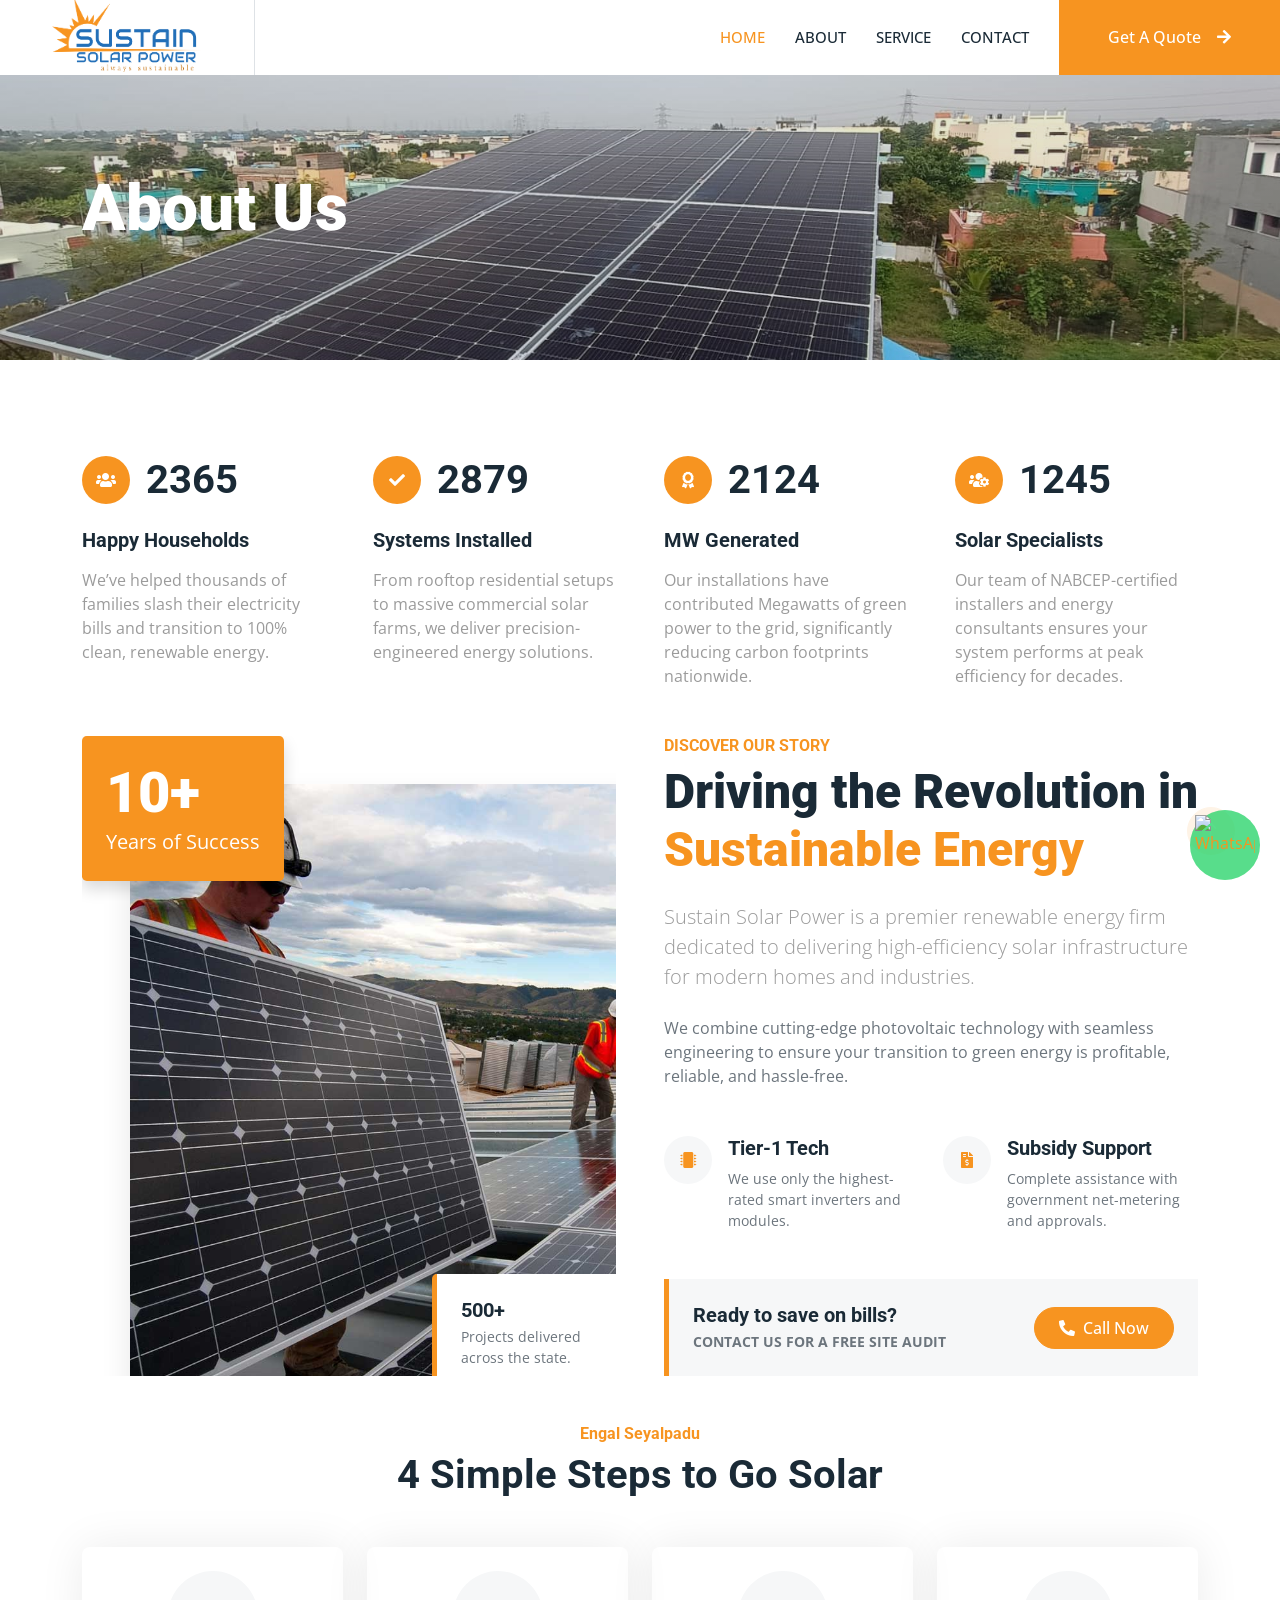
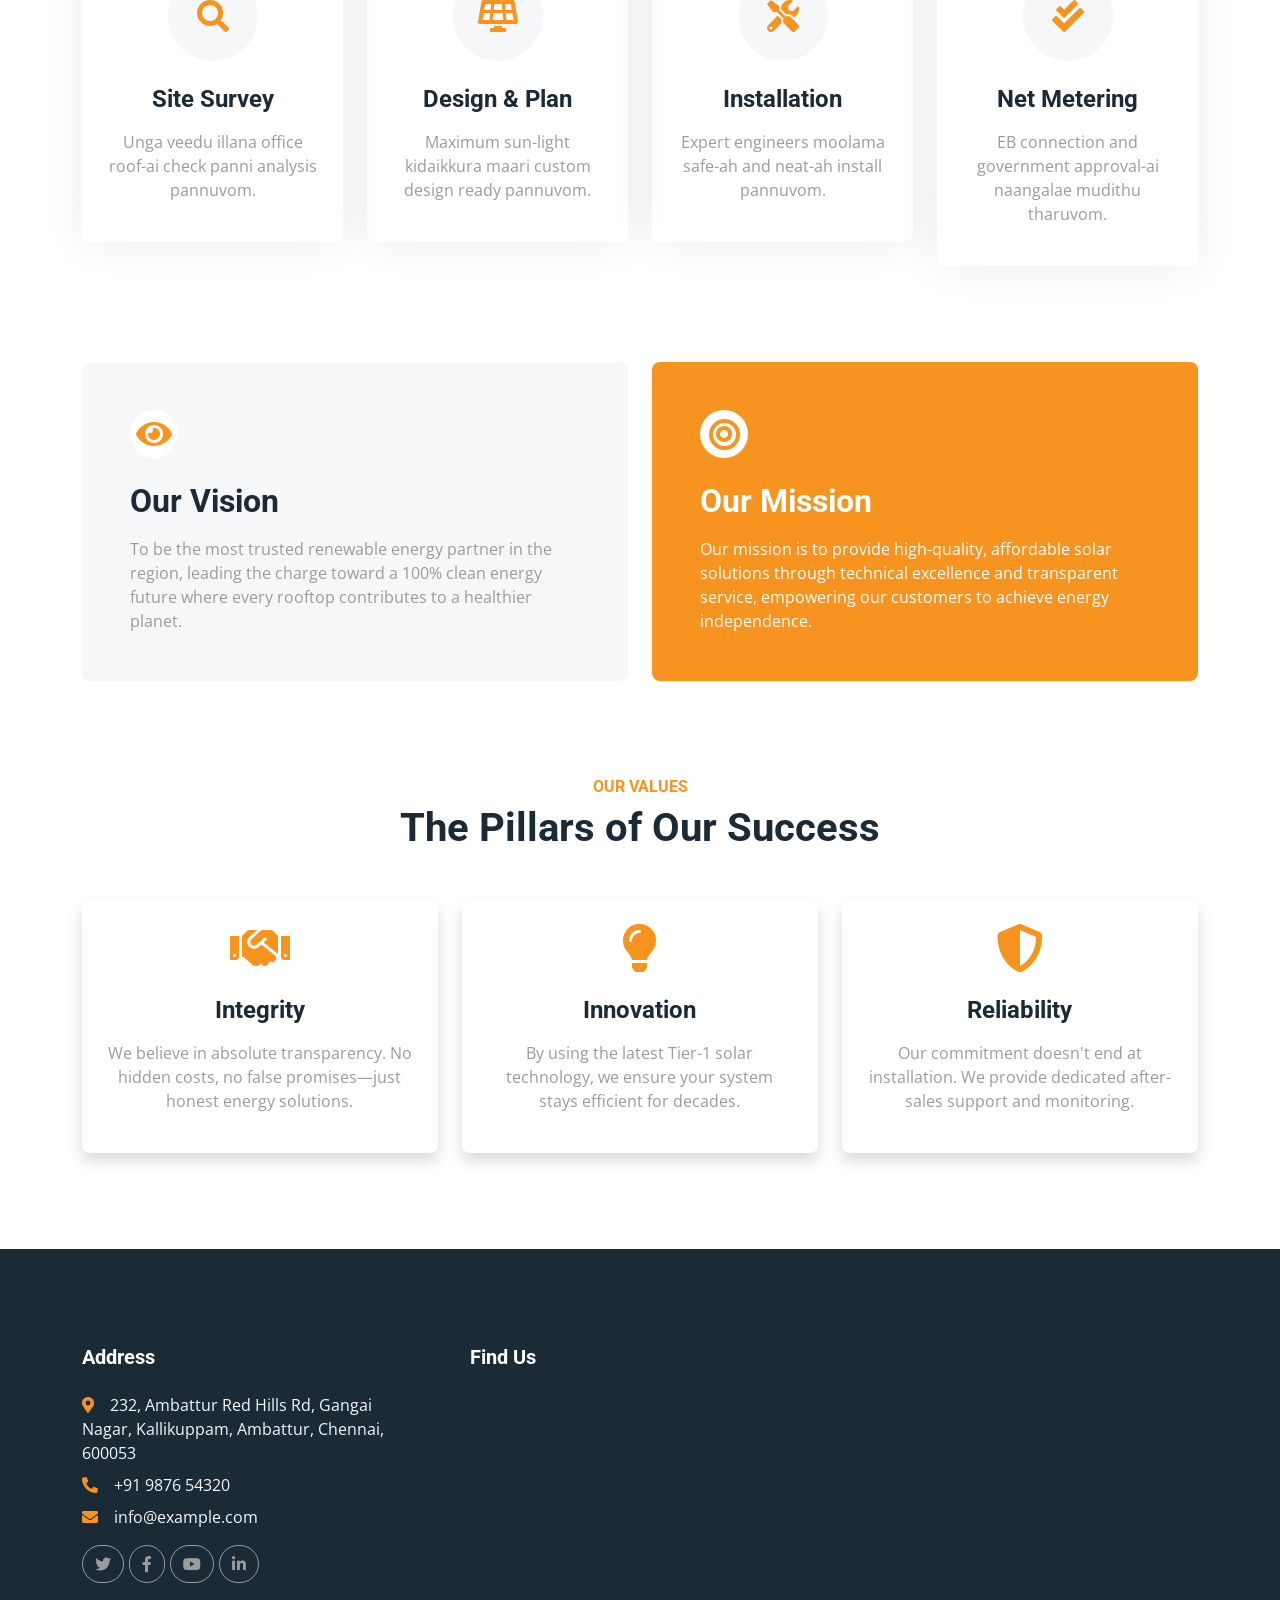
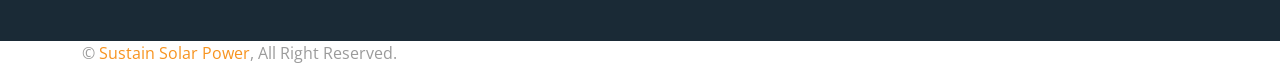
==== about.html @ e17c1134 "1 1" ====
<!DOCTYPE html>
<html lang="en">

<head>
    <meta charset="utf-8">
    <title>Sustain Solar Power</title>
    <meta content="width=device-width, initial-scale=1.0" name="viewport">
    <meta content="" name="keywords">
    <meta content="" name="description">

    <!-- Favicon -->
    <!--  <link href="img/favicon.ico" rel="icon"> -->
    <link href="img/logo.png" rel="icon">
    <!-- Google Web Fonts -->
    <link rel="preconnect" href="https://fonts.googleapis.com">
    <link rel="preconnect" href="https://fonts.gstatic.com" crossorigin>
    <link href="https://fonts.googleapis.com/css2?family=Open+Sans:wght@400;500&family=Roboto:wght@500;700;900&display=swap" rel="stylesheet">

    <!-- Icon Font Stylesheet -->
    <link href="https://cdnjs.cloudflare.com/ajax/libs/font-awesome/5.10.0/css/all.min.css" rel="stylesheet">
    <link href="https://cdn.jsdelivr.net/npm/bootstrap-icons@1.4.1/font/bootstrap-icons.css" rel="stylesheet">

    <!-- Libraries Stylesheet -->
    <link href="lib/animate/animate.min.css" rel="stylesheet">
    <link href="lib/owlcarousel/assets/owl.carousel.min.css" rel="stylesheet">
    <link href="lib/lightbox/css/lightbox.min.css" rel="stylesheet">

    <!-- Customized Bootstrap Stylesheet -->
    <link href="css/bootstrap.min.css" rel="stylesheet">

    <!-- Template Stylesheet -->
    <link href="css/style.css" rel="stylesheet">
</head>

<body>

    <!-- Spinner Start -->
    <!-- <div id="spinner" class="show bg-white position-fixed translate-middle w-100 vh-100 top-50 start-50 d-flex align-items-center justify-content-center">
        <div class="spinner-border text-primary" style="width: 3rem; height: 3rem;" role="status">
            <span class="sr-only">Loading...</span>
        </div>
    </div> -->
    <!-- Spinner End -->
    <!-- Spinner Start -->
    <div id="spinner"
         class="show bg-white position-fixed translate-middle w-100 vh-100 top-50 start-50 d-flex flex-column align-items-center justify-content-center">

        <img src="img/logo.png" alt="Loading" class="loader-logo">

    </div>
    <style>
        #spinner {
            z-index: 9999;
        }

            #spinner .loader-logo {
                width: 300px;
                animation: spinPulse 4.6s ease-in-out infinite;
            }

            /* Text without extra HTML */
            #spinner::after {
                content: "Loading...";
                margin-top: 12px;
                font-size: 14px;
                color: #6c757d;
                letter-spacing: 1px;
            }
    </style>
    <script>window.addEventListener("load", function () {
            const spinner = document.getElementById("spinner");
            spinner.classList.remove("show");
            spinner.style.opacity = "0";
            spinner.style.transition = "opacity .4s ease";

            setTimeout(() => {
                spinner.style.display = "none";
            }, 400);
        });</script>

    <!-- Spinner End -->
    <!-- Topbar Start -->
    <!-- <div class="container-fluid bg-dark p-0">
        <div class="row gx-0 d-none d-lg-flex">
            <div class="col-lg-7 px-5 text-start">
                <div class="h-100 d-inline-flex align-items-center me-4">
                    <small class="fa fa-map-marker-alt text-primary me-2"></small>
                    <small>123 Street, New York, USA</small>
                </div>
                <div class="h-100 d-inline-flex align-items-center">
                    <small class="far fa-clock text-primary me-2"></small>
                    <small>Mon - Fri : 09.00 AM - 09.00 PM</small>
                </div>
            </div>
            <div class="col-lg-5 px-5 text-end">
                <div class="h-100 d-inline-flex align-items-center me-4">
                    <small class="fa fa-phone-alt text-primary me-2"></small>
                    <small>+012 345 6789</small>
                </div>
                <div class="h-100 d-inline-flex align-items-center mx-n2">
                    <a class="btn btn-square btn-link rounded-0 border-0 border-end border-secondary" href=""><i class="fab fa-facebook-f"></i></a>
                    <a class="btn btn-square btn-link rounded-0 border-0 border-end border-secondary" href=""><i class="fab fa-twitter"></i></a>
                    <a class="btn btn-square btn-link rounded-0 border-0 border-end border-secondary" href=""><i class="fab fa-linkedin-in"></i></a>
                    <a class="btn btn-square btn-link rounded-0" href=""><i class="fab fa-instagram"></i></a>
                </div>
            </div>
        </div>
    </div> -->
    <!-- Topbar End -->
    <!-- Navbar Start -->
    <nav class="navbar navbar-expand-lg bg-white navbar-light sticky-top p-0">
        <!--  <a href="index.html" class="navbar-brand d-flex align-items-center border-end px-4 px-lg-5">
             <h2 class="m-0 text-primary">SusTain Solar</h2> -->
        </a>
        <a href="index.html" class="navbar-brand d-flex align-items-center border-end px-4 px-lg-5">
            <img src="img\logo.png" alt="SusTain Solar Logo" style="max-height: 80px;">
        </a>
        <button type="button" class="navbar-toggler me-4" data-bs-toggle="collapse" data-bs-target="#navbarCollapse">
            <span class="navbar-toggler-icon"></span>
        </button>
        <div class="collapse navbar-collapse" id="navbarCollapse">
            <div class="navbar-nav ms-auto p-4 p-lg-0">
                <a href="index.html" class="nav-item nav-link active">Home</a>
                <a href="about.html" class="nav-item nav-link">About</a>
                <a href="service.html" class="nav-item nav-link">Service</a>
                <!--<a href="project.html" class="nav-item nav-link">Project</a>-->
                <a href="contact.html" class="nav-item nav-link">Contact</a>
                <!--<div class="nav-item dropdown">
        <a href="#" class="nav-link dropdown-toggle" data-bs-toggle="dropdown">Pages</a>
        <div class="dropdown-menu bg-light m-0">
            <a href="feature.html" class="dropdown-item">Feature</a>
            <a href="quote.html" class="dropdown-item">Free Quote</a>
            <a href="team.html" class="dropdown-item">Our Team</a>
            <a href="testimonial.html" class="dropdown-item">Testimonial</a>
            <a href="404.html" class="dropdown-item">404 Page</a>
        </div>
    </div>-->
                <!--<a href="#FAQ1" class="nav-item nav-link">FAQ</a>
    <a href="#contactus" class="nav-item nav-link">Contact</a>


    <a href="#EBBILL" class="nav-item nav-link">EB Bill Calculator</a>-->


            </div>
            <a href="#solarFormm" class="btn btn-primary rounded-0 py-4 px-lg-5 d-none d-lg-block">Get A Quote<i class="fa fa-arrow-right ms-3"></i></a>
        </div>
    </nav>
    <!-- Navbar End -->
    <!-- Page Header Start -->
    <div class="container-fluid page-header py-5 mb-5">
        <div class="container py-5">
            <h1 class="display-3 text-white mb-3 animated slideInDown">About Us</h1>
            <!--<nav aria-label="breadcrumb animated slideInDown">
                <ol class="breadcrumb">
                    <li class="breadcrumb-item"><a class="text-white" href="#">Home</a></li>
                    <li class="breadcrumb-item"><a class="text-white" href="#">Pages</a></li>
                    <li class="breadcrumb-item text-white active" aria-current="page">About</li>
                </ol>
            </nav>-->
        </div>
    </div>
    <!-- Page Header End -->
    <!-- Feature Start -->
    <div class="container-xxl py-5">
        <div class="container">
            <div class="row g-5">
                <div class="col-md-6 col-lg-3 wow fadeIn" data-wow-delay="0.1s">
                    <div class="d-flex align-items-center mb-4">
                        <div class="btn-lg-square bg-primary rounded-circle me-3">
                            <i class="fa fa-users text-white"></i>
                        </div>
                        <h1 class="mb-0" data-toggle="counter-up">3453</h1>
                    </div>
                    <h5 class="mb-3">Happy Households</h5>
                    <span>We’ve helped thousands of families slash their electricity bills and transition to 100% clean, renewable energy.</span>
                </div>
                <div class="col-md-6 col-lg-3 wow fadeIn" data-wow-delay="0.3s">
                    <div class="d-flex align-items-center mb-4">
                        <div class="btn-lg-square bg-primary rounded-circle me-3">
                            <i class="fa fa-check text-white"></i>
                        </div>
                        <h1 class="mb-0" data-toggle="counter-up">4234</h1>
                    </div>
                    <h5 class="mb-3">Systems Installed</h5>
                    <span>From rooftop residential setups to massive commercial solar farms, we deliver precision-engineered energy solutions.</span>
                </div>
                <div class="col-md-6 col-lg-3 wow fadeIn" data-wow-delay="0.5s">
                    <div class="d-flex align-items-center mb-4">
                        <div class="btn-lg-square bg-primary rounded-circle me-3">
                            <i class="fa fa-award text-white"></i>
                        </div>
                        <h1 class="mb-0" data-toggle="counter-up">3123</h1>
                    </div>
                    <h5 class="mb-3">MW Generated</h5>
                    <span>Our installations have contributed Megawatts of green power to the grid, significantly reducing carbon footprints nationwide.</span>
                </div>
                <div class="col-md-6 col-lg-3 wow fadeIn" data-wow-delay="0.7s">
                    <div class="d-flex align-items-center mb-4">
                        <div class="btn-lg-square bg-primary rounded-circle me-3">
                            <i class="fa fa-users-cog text-white"></i>
                        </div>
                        <h1 class="mb-0" data-toggle="counter-up">1831</h1>
                    </div>
                    <h5 class="mb-3">Solar Specialists</h5>
                    <span>Our team of NABCEP-certified installers and energy consultants ensures your system performs at peak efficiency for decades.</span>
                </div>
            </div>
        </div>
    </div>
    <!-- Feature Start -->
    <!-- About Start -->
    <div class="container-xxl py-6">
        <div class="container">
            <div class="row g-5">
                <div class="col-lg-6 wow fadeInUp" data-wow-delay="0.1s">
                    <div class="position-relative overflow-hidden ps-5 pt-5 h-100" style="min-height: 400px;">
                        <img class="position-absolute img-fluid w-100 h-100" src="img/about.jpg" style="object-fit: cover; border-radius: 20px; box-shadow: 0 15px 30px rgba(0,0,0,0.1);" alt="Solar Panels">
                        <div class="position-absolute top-0 start-0 bg-primary text-white p-4 rounded-3 shadow" style="z-index: 1;">
                            <h1 class="display-4 text-white mb-0">10+</h1>
                            <small class="fs-5">Years of Success</small>
                        </div>
                        <div class="position-absolute bottom-0 end-0 bg-white p-4 rounded-3 shadow-sm mb-n3 me-n3 border-start border-primary border-5" style="z-index: 1; max-width: 200px;">
                            <h5 class="mb-1 text-dark">500+</h5>
                            <p class="small mb-0 text-muted">Projects delivered across the state.</p>
                        </div>
                    </div>
                </div>

                <div class="col-lg-6 wow fadeInUp" data-wow-delay="0.5s">
                    <div class="h-100">
                        <h6 class="text-primary text-uppercase fw-bold mb-2">Discover Our Story</h6>
                        <h1 class="display-5 mb-4">Driving the Revolution in <span class="text-primary">Sustainable Energy</span></h1>
                        <p class="lead mb-4">Sustain Solar Power is a premier renewable energy firm dedicated to delivering high-efficiency solar infrastructure for modern homes and industries.</p>

                        <p class="mb-5 text-muted">We combine cutting-edge photovoltaic technology with seamless engineering to ensure your transition to green energy is profitable, reliable, and hassle-free.</p>

                        <div class="row g-4 mb-5">
                            <div class="col-sm-6">
                                <div class="d-flex align-items-top">
                                    <div class="flex-shrink-0 btn-lg-square bg-light rounded-circle">
                                        <i class="fa fa-microchip text-primary"></i>
                                    </div>
                                    <div class="ms-3">
                                        <h5 class="mb-2">Tier-1 Tech</h5>
                                        <p class="small mb-0 text-muted">We use only the highest-rated smart inverters and modules.</p>
                                    </div>
                                </div>
                            </div>
                            <div class="col-sm-6">
                                <div class="d-flex align-items-top">
                                    <div class="flex-shrink-0 btn-lg-square bg-light rounded-circle">
                                        <i class="fa fa-file-invoice-dollar text-primary"></i>
                                    </div>
                                    <div class="ms-3">
                                        <h5 class="mb-2">Subsidy Support</h5>
                                        <p class="small mb-0 text-muted">Complete assistance with government net-metering and approvals.</p>
                                    </div>
                                </div>
                            </div>
                        </div>

                        <div class="bg-light p-4 rounded-4 border-start border-primary border-5 d-flex align-items-center justify-content-between">
                            <div>
                                <h5 class="mb-1">Ready to save on bills?</h5>
                                <p class="mb-0 small text-muted text-uppercase fw-bold">Contact us for a free site audit</p>
                            </div>
                            <a href="tel:+9198XXXXXXXX" class="btn btn-primary rounded-pill px-4 py-2">
                                <i class="fa fa-phone-alt me-2"></i>Call Now
                            </a>
                        </div>
                    </div>
                </div>
            </div>
        </div>
    </div>

    <!-- About End -->
    <!-- Team Start -->
    <!--<div class="container-xxl py-5">
        <div class="container">
            <div class="text-center mx-auto mb-5 wow fadeInUp" data-wow-delay="0.1s" style="max-width: 600px;">
                <h6 class="text-primary">Team Member</h6>
                <h1 class="mb-4">Experienced Team Members</h1>
            </div>
            <div class="row g-4">
                <div class="col-lg-4 col-md-6 wow fadeInUp" data-wow-delay="0.1s">
                    <div class="team-item rounded overflow-hidden">
                        <div class="d-flex">
                            <img class="img-fluid w-75" src="img/team-1.jpg" alt="">
                            <div class="team-social w-25">
                                <a class="btn btn-lg-square btn-outline-primary rounded-circle mt-3" href=""><i class="fab fa-facebook-f"></i></a>
                                <a class="btn btn-lg-square btn-outline-primary rounded-circle mt-3" href=""><i class="fab fa-twitter"></i></a>
                                <a class="btn btn-lg-square btn-outline-primary rounded-circle mt-3" href=""><i class="fab fa-instagram"></i></a>
                            </div>
                        </div>
                        <div class="p-4">
                            <h5>Full Name</h5>
                            <span>Designation</span>
                        </div>
                    </div>
                </div>
                <div class="col-lg-4 col-md-6 wow fadeInUp" data-wow-delay="0.3s">
                    <div class="team-item rounded overflow-hidden">
                        <div class="d-flex">
                            <img class="img-fluid w-75" src="img/team-2.jpg" alt="">
                            <div class="team-social w-25">
                                <a class="btn btn-lg-square btn-outline-primary rounded-circle mt-3" href=""><i class="fab fa-facebook-f"></i></a>
                                <a class="btn btn-lg-square btn-outline-primary rounded-circle mt-3" href=""><i class="fab fa-twitter"></i></a>
                                <a class="btn btn-lg-square btn-outline-primary rounded-circle mt-3" href=""><i class="fab fa-instagram"></i></a>
                            </div>
                        </div>
                        <div class="p-4">
                            <h5>Full Name</h5>
                            <span>Designation</span>
                        </div>
                    </div>
                </div>
                <div class="col-lg-4 col-md-6 wow fadeInUp" data-wow-delay="0.5s">
                    <div class="team-item rounded overflow-hidden">
                        <div class="d-flex">
                            <img class="img-fluid w-75" src="img/team-3.jpg" alt="">
                            <div class="team-social w-25">
                                <a class="btn btn-lg-square btn-outline-primary rounded-circle mt-3" href=""><i class="fab fa-facebook-f"></i></a>
                                <a class="btn btn-lg-square btn-outline-primary rounded-circle mt-3" href=""><i class="fab fa-twitter"></i></a>
                                <a class="btn btn-lg-square btn-outline-primary rounded-circle mt-3" href=""><i class="fab fa-instagram"></i></a>
                            </div>
                        </div>
                        <div class="p-4">
                            <h5>Full Name</h5>
                            <span>Designation</span>
                        </div>
                    </div>
                </div>
            </div>
        </div>
    </div>-->
    <!-- Team End -->







    <div class="container-xxl py-5">
        <div class="container">
            <div class="text-center mx-auto mb-5 wow fadeInUp" data-wow-delay="0.1s" style="max-width: 600px;">
                <h6 class="text-primary">Engal Seyalpadu</h6>
                <h1 class="mb-4">4 Simple Steps to Go Solar</h1>
            </div>
            <div class="row g-4">
                <div class="col-md-6 col-lg-3 wow fadeInUp" data-wow-delay="0.1s">
                    <div class="service-item rounded overflow-hidden text-center p-4">
                        <div class="btn-square bg-light rounded-circle mx-auto mb-4" style="width: 90px; height: 90px;">
                            <i class="fa fa-search text-primary fa-2x"></i>
                        </div>
                        <h4 class="mb-3">Site Survey</h4>
                        <p>Unga veedu illana office roof-ai check panni analysis pannuvom.</p>
                    </div>
                </div>
                <div class="col-md-6 col-lg-3 wow fadeInUp" data-wow-delay="0.3s">
                    <div class="service-item rounded overflow-hidden text-center p-4">
                        <div class="btn-square bg-light rounded-circle mx-auto mb-4" style="width: 90px; height: 90px;">
                            <i class="fa fa-solar-panel text-primary fa-2x"></i>
                        </div>
                        <h4 class="mb-3">Design & Plan</h4>
                        <p>Maximum sun-light kidaikkura maari custom design ready pannuvom.</p>
                    </div>
                </div>
                <div class="col-md-6 col-lg-3 wow fadeInUp" data-wow-delay="0.5s">
                    <div class="service-item rounded overflow-hidden text-center p-4">
                        <div class="btn-square bg-light rounded-circle mx-auto mb-4" style="width: 90px; height: 90px;">
                            <i class="fa fa-tools text-primary fa-2x"></i>
                        </div>
                        <h4 class="mb-3">Installation</h4>
                        <p>Expert engineers moolama safe-ah and neat-ah install pannuvom.</p>
                    </div>
                </div>
                <div class="col-md-6 col-lg-3 wow fadeInUp" data-wow-delay="0.7s">
                    <div class="service-item rounded overflow-hidden text-center p-4">
                        <div class="btn-square bg-light rounded-circle mx-auto mb-4" style="width: 90px; height: 90px;">
                            <i class="fa fa-check-double text-primary fa-2x"></i>
                        </div>
                        <h4 class="mb-3">Net Metering</h4>
                        <p>EB connection and government approval-ai naangalae mudithu tharuvom.</p>
                    </div>
                </div>
            </div>
        </div>
    </div>



    <div class="container-xxl py-5">
        <div class="container">
            <div class="row g-4">
                <div class="col-lg-6 wow fadeInUp" data-wow-delay="0.1s">
                    <div class="bg-light h-100 p-5 rounded">
                        <div class="btn-lg-square bg-white rounded-circle mb-4">
                            <i class="fa fa-eye text-primary fa-2x"></i>
                        </div>
                        <h2 class="mb-3">Our Vision</h2>
                        <p class="mb-0">To be the most trusted renewable energy partner in the region, leading the charge toward a 100% clean energy future where every rooftop contributes to a healthier planet.</p>
                    </div>
                </div>
                <div class="col-lg-6 wow fadeInUp" data-wow-delay="0.3s">
                    <div class="bg-primary h-100 p-5 rounded">
                        <div class="btn-lg-square bg-white rounded-circle mb-4">
                            <i class="fa fa-bullseye text-primary fa-2x"></i>
                        </div>
                        <h2 class="text-white mb-3">Our Mission</h2>
                        <p class="text-white mb-0">Our mission is to provide high-quality, affordable solar solutions through technical excellence and transparent service, empowering our customers to achieve energy independence.</p>
                    </div>
                </div>
            </div>
        </div>
    </div>



    <div class="container-xxl py-5">
        <div class="container">
            <div class="text-center mx-auto mb-5 wow fadeInUp" data-wow-delay="0.1s" style="max-width: 600px;">
                <h6 class="text-primary text-uppercase font-weight-bold">Our Values</h6>
                <h1 class="mb-4">The Pillars of Our Success</h1>
            </div>
            <div class="row g-4">
                <div class="col-md-4 wow fadeInUp" data-wow-delay="0.1s">
                    <div class="text-center shadow p-4 rounded h-100">
                        <i class="fa fa-handshake text-primary fa-3x mb-4"></i>
                        <h4 class="mb-3">Integrity</h4>
                        <p>We believe in absolute transparency. No hidden costs, no false promises—just honest energy solutions.</p>
                    </div>
                </div>
                <div class="col-md-4 wow fadeInUp" data-wow-delay="0.3s">
                    <div class="text-center shadow p-4 rounded h-100">
                        <i class="fa fa-lightbulb text-primary fa-3x mb-4"></i>
                        <h4 class="mb-3">Innovation</h4>
                        <p>By using the latest Tier-1 solar technology, we ensure your system stays efficient for decades.</p>
                    </div>
                </div>
                <div class="col-md-4 wow fadeInUp" data-wow-delay="0.5s">
                    <div class="text-center shadow p-4 rounded h-100">
                        <i class="fa fa-shield-alt text-primary fa-3x mb-4"></i>
                        <h4 class="mb-3">Reliability</h4>
                        <p>Our commitment doesn't end at installation. We provide dedicated after-sales support and monitoring.</p>
                    </div>
                </div>
            </div>
        </div>
    </div>





















    <!-- WhatsApp Floating Button with Wave -->
    <a href="https://wa.me/918122563474" target="_blank" class="whatsapp-float">
        <span class="wave"></span>
        <span class="wave wave2"></span>
        <img src="https://img.icons8.com/color/96/000000/whatsapp.png" alt="WhatsApp">
    </a>

    <style>
        .whatsapp-float {
            position: fixed;
            bottom: 20px;
            right: 20px;
            width: 70px;
            height: 70px;
            z-index: 999;
            display: flex;
            align-items: center;
            justify-content: center;
        }

            .whatsapp-float img {
                width: 60px;
                height: 60px;
                z-index: 3;
            }

        /* Wave effect */
        .wave {
            position: absolute;
            width: 70px;
            height: 70px;
            background: #25D366;
            border-radius: 50%;
            animation: wave 2.5s infinite;
            opacity: 0.6;
        }

        .wave2 {
            animation-delay: 1.2s;
            opacity: 0.4;
        }

        @keyframes wave {
            0% {
                transform: scale(1);
                opacity: 0.6;
            }

            100% {
                transform: scale(2.4);
                opacity: 0;
            }
        }
    </style>






    <!-- Footer Start -->
    <div class="container-fluid bg-dark text-light footer mt-5 pt-5 wow fadeIn" data-wow-delay="0.1s">
        <div class="container py-5">
            <div class="row g-5">
                <div class="col-lg-4 col-md-6">
                    <h5 class="text-white mb-4">Address</h5>
                    <p class="mb-2"><i class="fa fa-map-marker-alt text-primary me-3"></i>232, Ambattur Red Hills Rd, Gangai Nagar, Kallikuppam, Ambattur, Chennai, 600053</p>
                    <p class="mb-2"><i class="fa fa-phone-alt text-primary me-3"></i>+91 9876 54320</p>
                    <p class="mb-2"><i class="fa fa-envelope text-primary me-3"></i>info@example.com</p>
                    <div class="d-flex pt-2">
                        <a class="btn btn-outline-light btn-social" href=""><i class="fab fa-twitter"></i></a>
                        <a class="btn btn-outline-light btn-social" href=""><i class="fab fa-facebook-f"></i></a>
                        <a class="btn btn-outline-light btn-social" href=""><i class="fab fa-youtube"></i></a>
                        <a class="btn btn-outline-light btn-social" href=""><i class="fab fa-linkedin-in"></i></a>
                    </div>
                </div>

                <div class="col-lg-8 col-md-6">
                    <h5 class="text-white mb-4">Find Us</h5>
                    <div class="position-relative w-100" style="height: 200px;">
                        <iframe class="position-relative rounded w-100 h-100"
                                src="https://www.google.com/maps/embed?pb=!1m18!1m12!1m3!1d3885.645062145535!2d80.1706821!3d13.1216973!2m3!1f0!2f0!3f0!3m2!1i1024!2i768!4f13.1!3m3!1m2!1s0x3a5263ec81387d37%3A0x65135111d4e68e40!2s232%2C%20Ambattur%20Red%20Hills%20Rd%2C%20Kallikuppam%2C%20Ambattur%2C%20Chennai%2C%20Tamil%20Nadu%20600053!5e0!3m2!1sen!2sin!4v1700000000000"
                                frameborder="0" style="min-height: 200px; border:0;" allowfullscreen="" aria-hidden="false"
                                tabindex="0"></iframe>
                    </div>
                </div>
            </div>
        </div>
    </div>




    <div class="container">
        <div class="copyright">
            <div class="row">
                <div class="col-md-6 text-center text-md-start mb-3 mb-md-0">
                    &copy; <a href="#">Sustain Solar Power</a>, All Right Reserved.
                </div>

            </div>
        </div>
    </div>

    <!-- Footer End -->
    <!-- Back to Top -->
    <a href="#" class="btn btn-lg btn-primary btn-lg-square rounded-circle back-to-top"><i class="bi bi-arrow-up"></i></a>


    <!-- JavaScript Libraries -->
    <script src="https://code.jquery.com/jquery-3.4.1.min.js"></script>
    <script src="https://cdn.jsdelivr.net/npm/bootstrap@5.0.0/dist/js/bootstrap.bundle.min.js"></script>
    <script src="lib/wow/wow.min.js"></script>
    <script src="lib/easing/easing.min.js"></script>
    <script src="lib/waypoints/waypoints.min.js"></script>
    <script src="lib/counterup/counterup.min.js"></script>
    <script src="lib/owlcarousel/owl.carousel.min.js"></script>
    <script src="lib/isotope/isotope.pkgd.min.js"></script>
    <script src="lib/lightbox/js/lightbox.min.js"></script>

    <!-- Template Javascript -->
    <script src="js/main.js"></script>
</body>

</html>
---- css/style.css ----
/********** Template CSS **********/
:root {
    --primary: #f79420;
    --light: #F6F7F8;
    --dark: #1A2A36;
}

.fw-medium {
    font-weight: 500 !important;
}

.fw-bold {
    font-weight: 700 !important;
}

.fw-black {
    font-weight: 900 !important;
}

.back-to-top {
    position: fixed;
    display: none;
    right: 45px;
    bottom: 45px;
    z-index: 99;
}


/*** Spinner ***/
#spinner {
    opacity: 0;
    visibility: hidden;
    transition: opacity .5s ease-out, visibility 0s linear .5s;
    z-index: 99999;
}

#spinner.show {
    transition: opacity .5s ease-out, visibility 0s linear 0s;
    visibility: visible;
    opacity: 1;
}


/*** Button ***/
.btn {
    font-weight: 500;
    transition: .5s;
}

.btn.btn-primary,
.btn.btn-outline-primary:hover {
    color: #FFFFFF;
}

.btn-square {
    width: 38px;
    height: 38px;
}

.btn-sm-square {
    width: 32px;
    height: 32px;
}

.btn-lg-square {
    width: 48px;
    height: 48px;
}

.btn-square,
.btn-sm-square,
.btn-lg-square {
    padding: 0;
    display: flex;
    align-items: center;
    justify-content: center;
    font-weight: normal;
}

/*** Navbar ***/
.navbar.sticky-top {
    top: -100px;
    transition: .5s;
}

.navbar .navbar-brand,
.navbar a.btn {
    height: 75px;
}

.navbar .navbar-nav .nav-link {
    margin-right: 30px;
    padding: 25px 0;
    color: var(--dark);
    font-size: 15px;
    font-weight: 500;
    text-transform: uppercase;
    outline: none;
}

.navbar .navbar-nav .nav-link:hover,
.navbar .navbar-nav .nav-link.active {
    color: var(--primary);
}

.navbar .dropdown-toggle::after {
    border: none;
    content: "\f107";
    font-family: "Font Awesome 5 Free";
    font-weight: 900;
    vertical-align: middle;
    margin-left: 8px;
}

@media (max-width: 991.98px) {
    .navbar .navbar-nav .nav-link  {
        margin-right: 0;
        padding: 10px 0;
    }

    .navbar .navbar-nav {
        border-top: 1px solid #EEEEEE;
    }
}

@media (min-width: 992px) {
    .navbar .nav-item .dropdown-menu {
        display: block;
        border: none;
        margin-top: 0;
        top: 150%;
        opacity: 0;
        visibility: hidden;
        transition: .5s;
    }

    .navbar .nav-item:hover .dropdown-menu {
        top: 100%;
        visibility: visible;
        transition: .5s;
        opacity: 1;
    }
}


/*** Header ***/
.owl-carousel-inner {
    position: absolute;
    width: 100%;
    height: 100%;
    top: 0;
    left: 0;
    display: flex;
    align-items: center;
    background: rgba(0, 0, 0, .1);
}

@media (max-width: 768px) {
    .header-carousel .owl-carousel-item {
        position: relative;
        min-height: 500px;
    }

    .header-carousel .owl-carousel-item img {
        position: absolute;
        width: 100%;
        height: 100%;
        object-fit: cover;
    }

    .header-carousel .owl-carousel-item p {
        font-size: 16px !important;
    }
}

.header-carousel .owl-dots {
    position: absolute;
    width: 60px;
    height: 100%;
    top: 0;
    right: 30px;
    display: flex;
    flex-direction: column;
    align-items: center;
    justify-content: center;
}

.header-carousel .owl-dots .owl-dot {
    position: relative;
    width: 45px;
    height: 45px;
    margin: 5px 0;
    background: #FFFFFF;
    box-shadow: 0 0 30px rgba(255, 255, 255, .9);
    border-radius: 45px;
    transition: .5s;
}

.header-carousel .owl-dots .owl-dot.active {
    width: 60px;
    height: 60px;
}

.header-carousel .owl-dots .owl-dot img {
    position: absolute;
    width: 100%;
    height: 100%;
    object-fit: cover;
    padding: 2px;
    border-radius: 45px;
    transition: .5s;
}

.page-header {
    background: linear-gradient(rgba(0, 0, 0, .1), rgba(0, 0, 0, .1)), url(../img/carousel-1.jpg) center center no-repeat;
    background-size: cover;
}

.breadcrumb-item + .breadcrumb-item::before {
    color: var(--light);
}


/*** About ***/
@media (min-width: 992px) {
    .container.about {
        max-width: 100% !important;
    }

    .about-text  {
        padding-right: calc(((100% - 960px) / 2) + .75rem);
    }
}

@media (min-width: 1200px) {
    .about-text  {
        padding-right: calc(((100% - 1140px) / 2) + .75rem);
    }
}

@media (min-width: 1400px) {
    .about-text  {
        padding-right: calc(((100% - 1320px) / 2) + .75rem);
    }
}


/*** Service ***/
.service-item {
    box-shadow: 0 0 45px rgba(0, 0, 0, .08);
}

.service-icon {
    position: relative;
    margin: -50px 0 25px 0;
    width: 100px;
    height: 100px;
    display: flex;
    align-items: center;
    justify-content: center;
    color: var(--primary);
    background: #FFFFFF;
    border-radius: 100px;
    box-shadow: 0 0 45px rgba(0, 0, 0, .08);
    transition: .5s;
}

.service-item:hover .service-icon {
    color: #FFFFFF;
    background: var(--primary);
}


/*** Feature ***/
@media (min-width: 992px) {
    .container.feature {
        max-width: 100% !important;
    }

    .feature-text  {
        padding-left: calc(((100% - 960px) / 2) + .75rem);
    }
}

@media (min-width: 1200px) {
    .feature-text  {
        padding-left: calc(((100% - 1140px) / 2) + .75rem);
    }
}

@media (min-width: 1400px) {
    .feature-text  {
        padding-left: calc(((100% - 1320px) / 2) + .75rem);
    }
}


/*** Project Portfolio ***/
#portfolio-flters li {
    display: inline-block;
    font-weight: 500;
    color: var(--dark);
    cursor: pointer;
    transition: .5s;
    border-bottom: 2px solid transparent;
}

#portfolio-flters li:hover,
#portfolio-flters li.active {
    color: var(--primary);
    border-color: var(--primary);
}

.portfolio-img {
    position: relative;
}

.portfolio-img::before,
.portfolio-img::after {
    position: absolute;
    content: "";
    width: 0;
    height: 100%;
    top: 0;
    background: var(--dark);
    transition: .5s;
}

.portfolio-img::before {
    left: 50%;
}

.portfolio-img::after {
    right: 50%;
}

.portfolio-item:hover .portfolio-img::before {
    width: 51%;
    left: 0;
}

.portfolio-item:hover .portfolio-img::after {
    width: 51%;
    right: 0;
}

.portfolio-btn {
    position: absolute;
    top: 0;
    left: 0;
    width: 100%;
    height: 100%;
    display: flex;
    align-items: center;
    justify-content: center;
    opacity: 0;
    z-index: 1;
    transition: .5s;
}

.portfolio-item:hover .portfolio-btn {
    opacity: 1;
    transition-delay: .3s;
}


/*** Quote ***/
@media (min-width: 992px) {
    .container.quote {
        max-width: 100% !important;
    }

    .quote-text  {
        padding-right: calc(((100% - 960px) / 2) + .75rem);
    }
}

@media (min-width: 1200px) {
    .quote-text  {
        padding-right: calc(((100% - 1140px) / 2) + .75rem);
    }
}

@media (min-width: 1400px) {
    .quote-text  {
        padding-right: calc(((100% - 1320px) / 2) + .75rem);
    }
}


/*** Team ***/
.team-item {
    box-shadow: 0 0 45px rgba(0, 0, 0, .08);
}

.team-item img {
    border-radius: 8px 60px 0 0;
}

.team-item .team-social {
    display: flex;
    flex-direction: column;
    align-items: center;
    justify-content: flex-end;
    background: #FFFFFF;
    transition: .5s;
}


/*** Testimonial ***/
.testimonial-carousel::before {
    position: absolute;
    content: "";
    top: 0;
    left: 0;
    height: 100%;
    width: 0;
    background: linear-gradient(to right, rgba(255, 255, 255, 1) 0%, rgba(255, 255, 255, 0) 100%);
    z-index: 1;
}

.testimonial-carousel::after {
    position: absolute;
    content: "";
    top: 0;
    right: 0;
    height: 100%;
    width: 0;
    background: linear-gradient(to left, rgba(255, 255, 255, 1) 0%, rgba(255, 255, 255, 0) 100%);
    z-index: 1;
}

@media (min-width: 768px) {
    .testimonial-carousel::before,
    .testimonial-carousel::after {
        width: 200px;
    }
}

@media (min-width: 992px) {
    .testimonial-carousel::before,
    .testimonial-carousel::after {
        width: 300px;
    }
}

.testimonial-carousel .owl-nav {
    position: absolute;
    width: 350px;
    top: 20px;
    left: 50%;
    transform: translateX(-50%);
    display: flex;
    justify-content: space-between;
    opacity: 0;
    transition: .5s;
    z-index: 1;
}

.testimonial-carousel:hover .owl-nav {
    width: 300px;
    opacity: 1;
}

.testimonial-carousel .owl-nav .owl-prev,
.testimonial-carousel .owl-nav .owl-next {
    position: relative;
    color: var(--primary);
    font-size: 45px;
    transition: .5s;
}

.testimonial-carousel .owl-nav .owl-prev:hover,
.testimonial-carousel .owl-nav .owl-next:hover {
    color: var(--dark);
}

.testimonial-carousel .testimonial-img img {
    width: 100px;
    height: 100px;
}

.testimonial-carousel .testimonial-img .btn-square {
    position: absolute;
    bottom: -19px;
    left: 50%;
    transform: translateX(-50%);
}

.testimonial-carousel .owl-item .testimonial-text {
    margin-bottom: 30px;
    box-shadow: 0 0 45px rgba(0, 0, 0, .08);
    transform: scale(.8);
    transition: .5s;
}

.testimonial-carousel .owl-item.center .testimonial-text {
    transform: scale(1);
}


/*** Contact ***/
@media (min-width: 992px) {
    .container.contact {
        max-width: 100% !important;
    }

    .contact-text  {
        padding-left: calc(((100% - 960px) / 2) + .75rem);
    }
}

@media (min-width: 1200px) {
    .contact-text  {
        padding-left: calc(((100% - 1140px) / 2) + .75rem);
    }
}

@media (min-width: 1400px) {
    .contact-text  {
        padding-left: calc(((100% - 1320px) / 2) + .75rem);
    }
}


/*** Footer ***/
.footer .btn.btn-social {
    margin-right: 5px;
    color: #9B9B9B;
    border: 1px solid #9B9B9B;
    border-radius: 38px;
    transition: .3s;
}

.footer .btn.btn-social:hover {
    color: var(--primary);
    border-color: var(--light);
}

.footer .btn.btn-link {
    display: block;
    margin-bottom: 5px;
    padding: 0;
    text-align: left;
    color: #9B9B9B;
    font-weight: normal;
    text-transform: capitalize;
    transition: .3s;
}

.footer .btn.btn-link::before {
    position: relative;
    content: "\f105";
    font-family: "Font Awesome 5 Free";
    font-weight: 900;
    margin-right: 10px;
}

.footer .btn.btn-link:hover {
    color: #FFFFFF;
    letter-spacing: 1px;
    box-shadow: none;
}

.footer .copyright {
    padding: 25px 0;
    border-top: 1px solid rgba(256, 256, 256, .1);
}

.footer .copyright a {
    color: var(--light);
}

.footer .copyright a:hover {
    color: var(--primary);
}
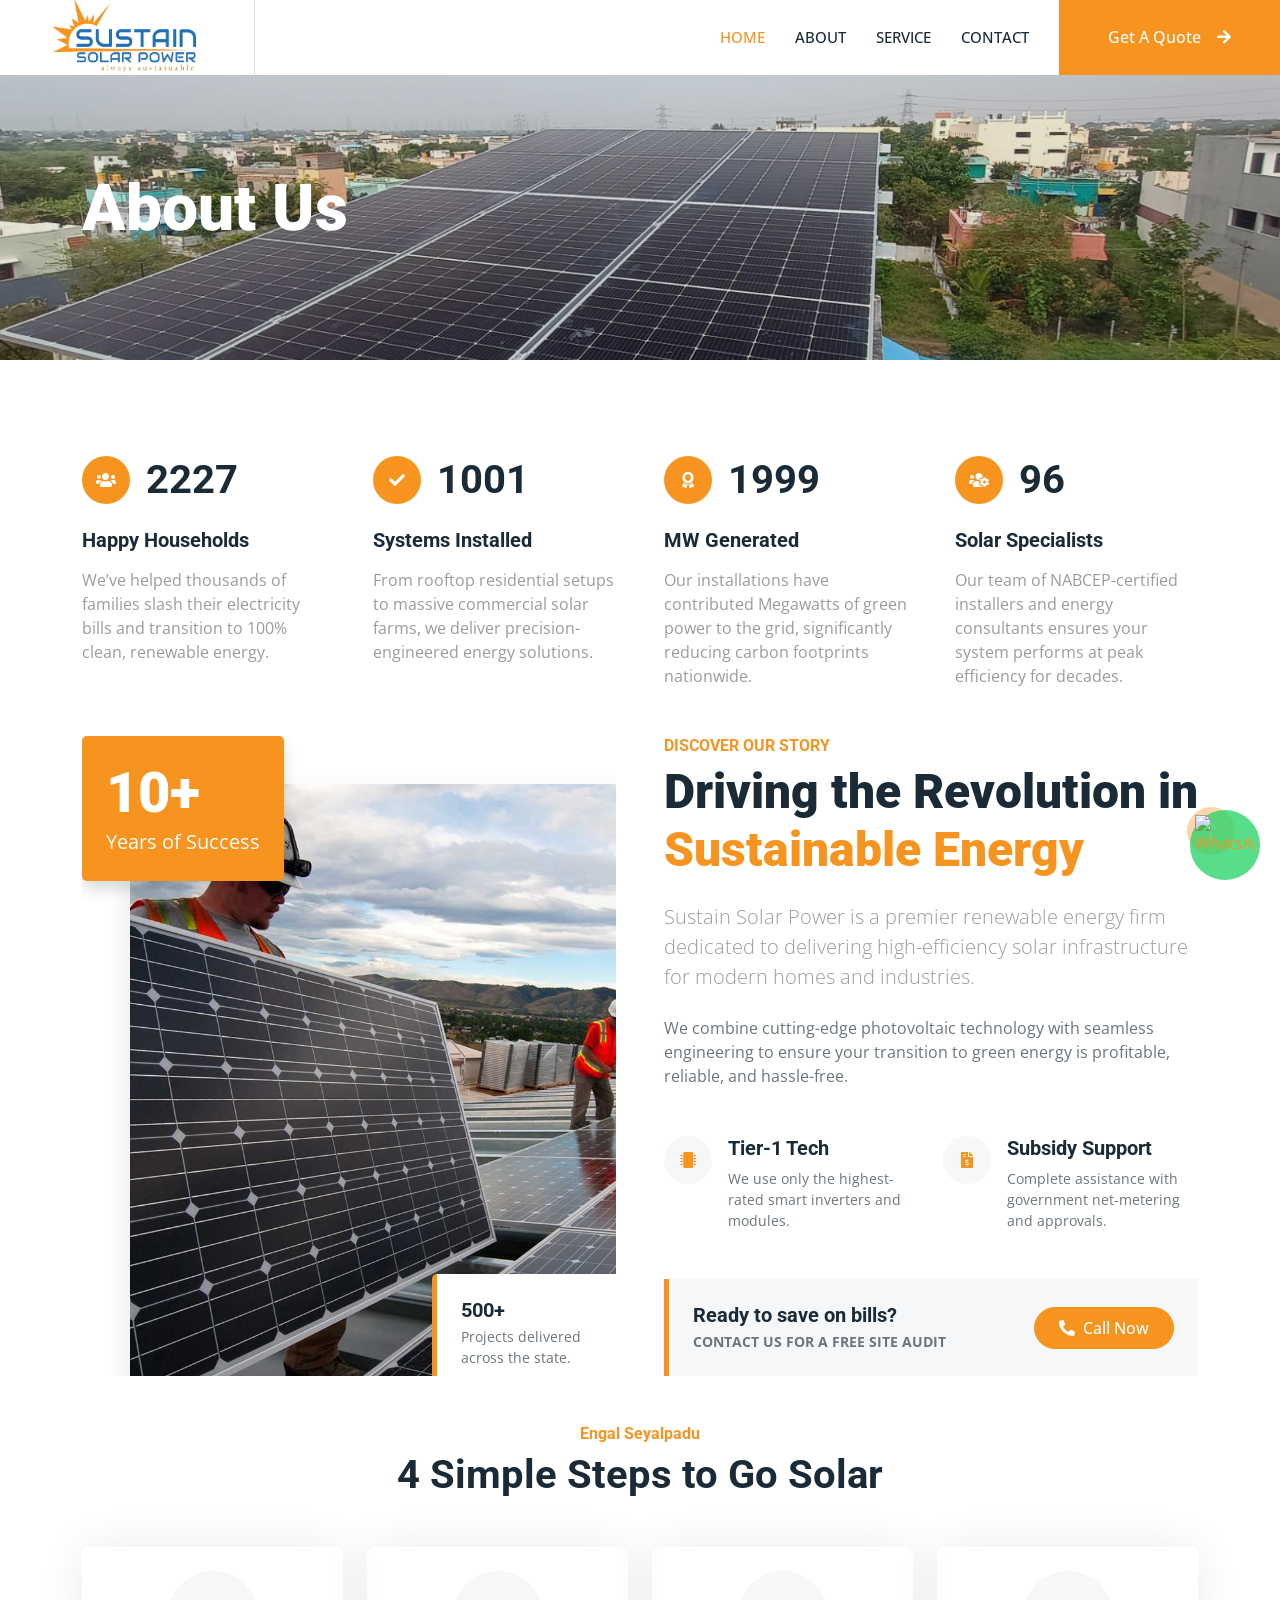
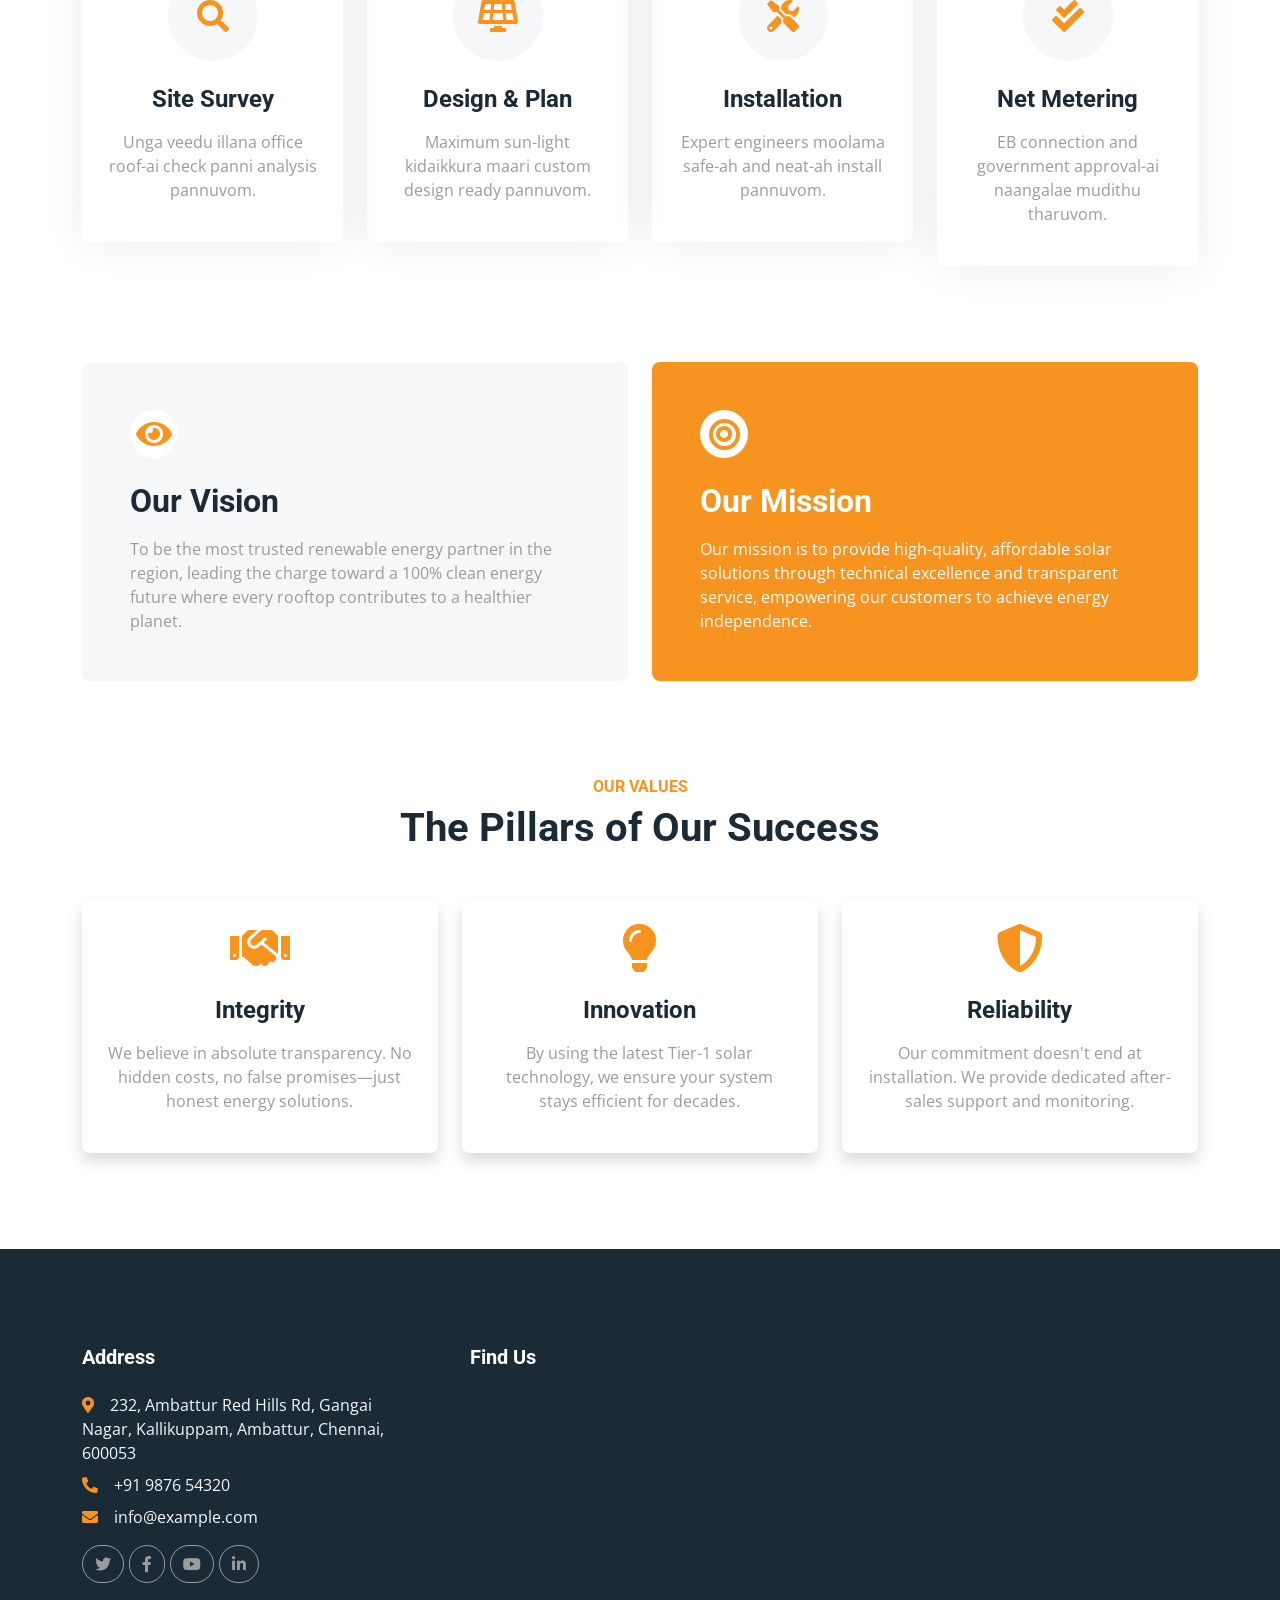
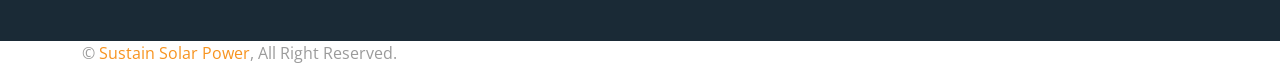
==== commit 861737cc: "1" ====
--- a/about.html
+++ b/about.html
@@ -180,7 +180,7 @@
                         <div class="btn-lg-square bg-primary rounded-circle me-3">
                             <i class="fa fa-check text-white"></i>
                         </div>
-                        <h1 class="mb-0" data-toggle="counter-up">4234</h1>
+                        <h1 class="mb-0" data-toggle="counter-up">1564</h1>
                     </div>
                     <h5 class="mb-3">Systems Installed</h5>
                     <span>From rooftop residential setups to massive commercial solar farms, we deliver precision-engineered energy solutions.</span>
@@ -200,7 +200,7 @@
                         <div class="btn-lg-square bg-primary rounded-circle me-3">
                             <i class="fa fa-users-cog text-white"></i>
                         </div>
-                        <h1 class="mb-0" data-toggle="counter-up">1831</h1>
+                        <h1 class="mb-0" data-toggle="counter-up">150</h1>
                     </div>
                     <h5 class="mb-3">Solar Specialists</h5>
                     <span>Our team of NABCEP-certified installers and energy consultants ensures your system performs at peak efficiency for decades.</span>
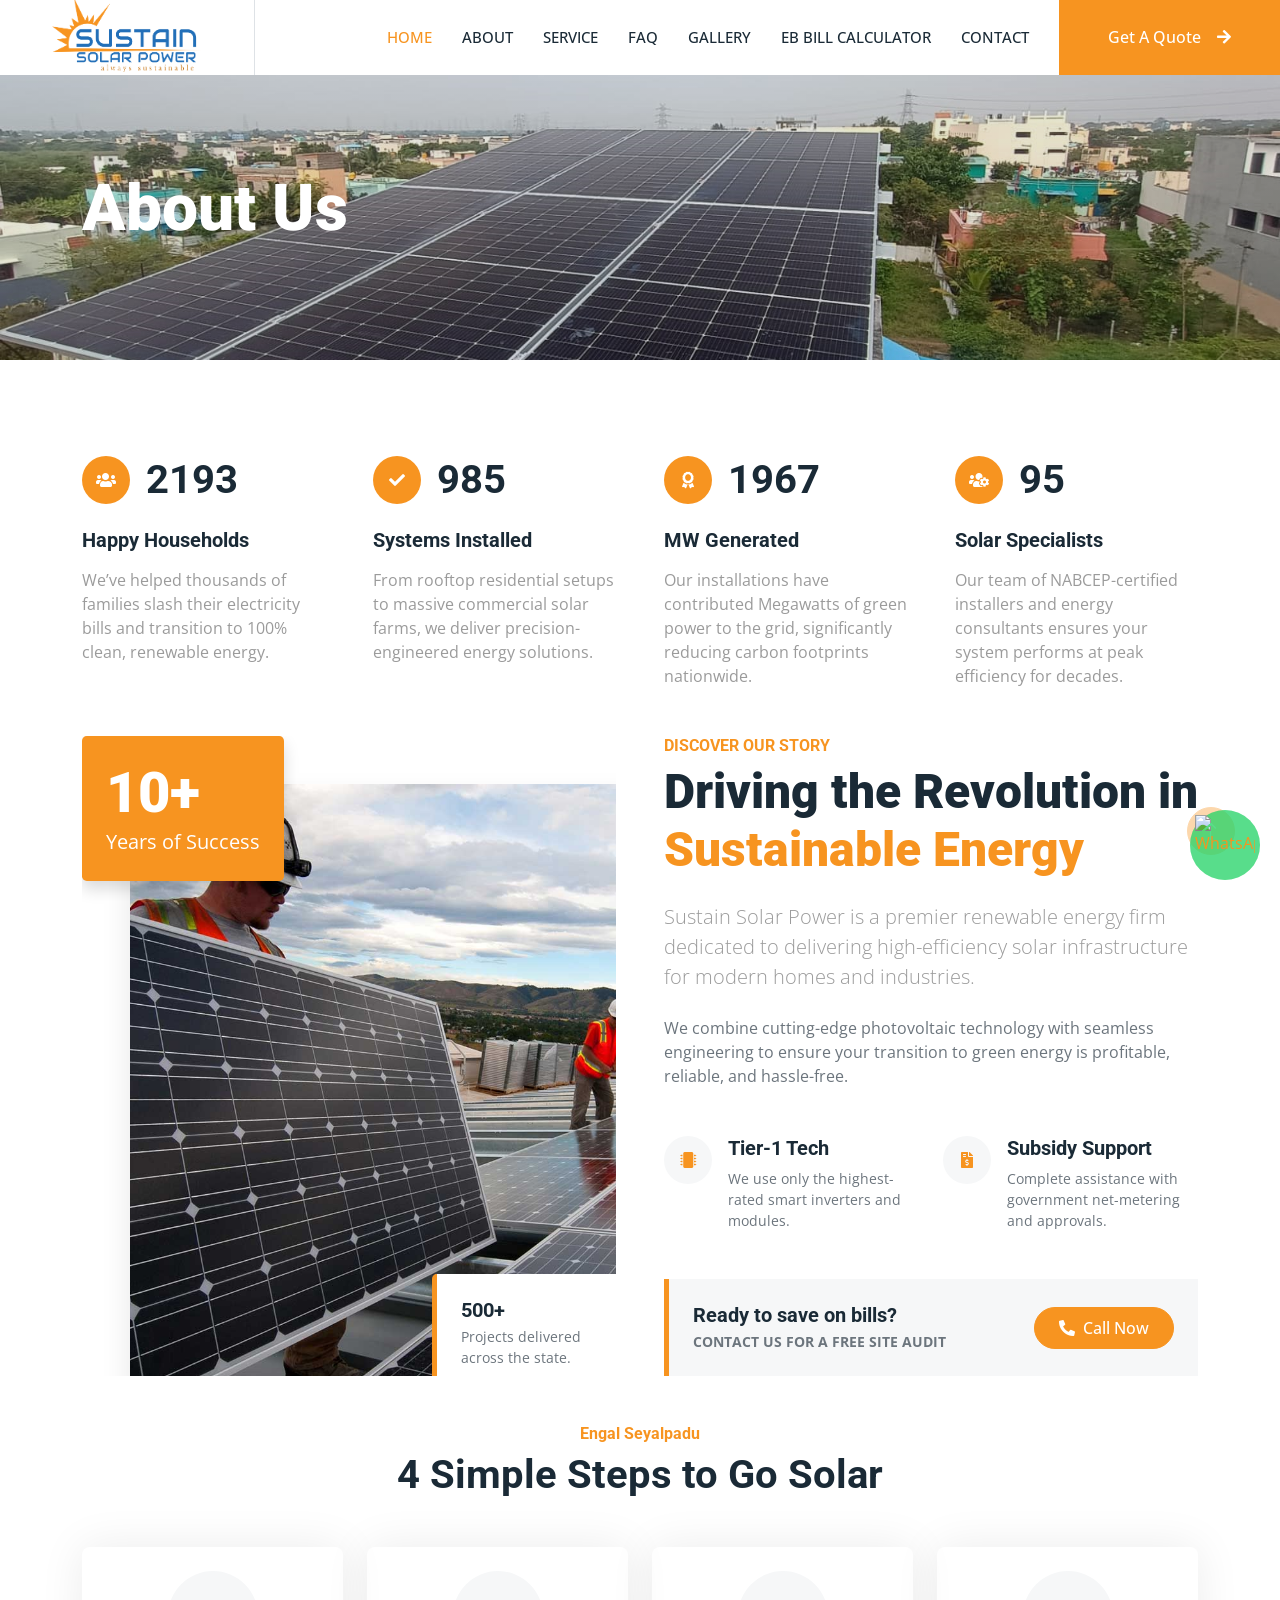
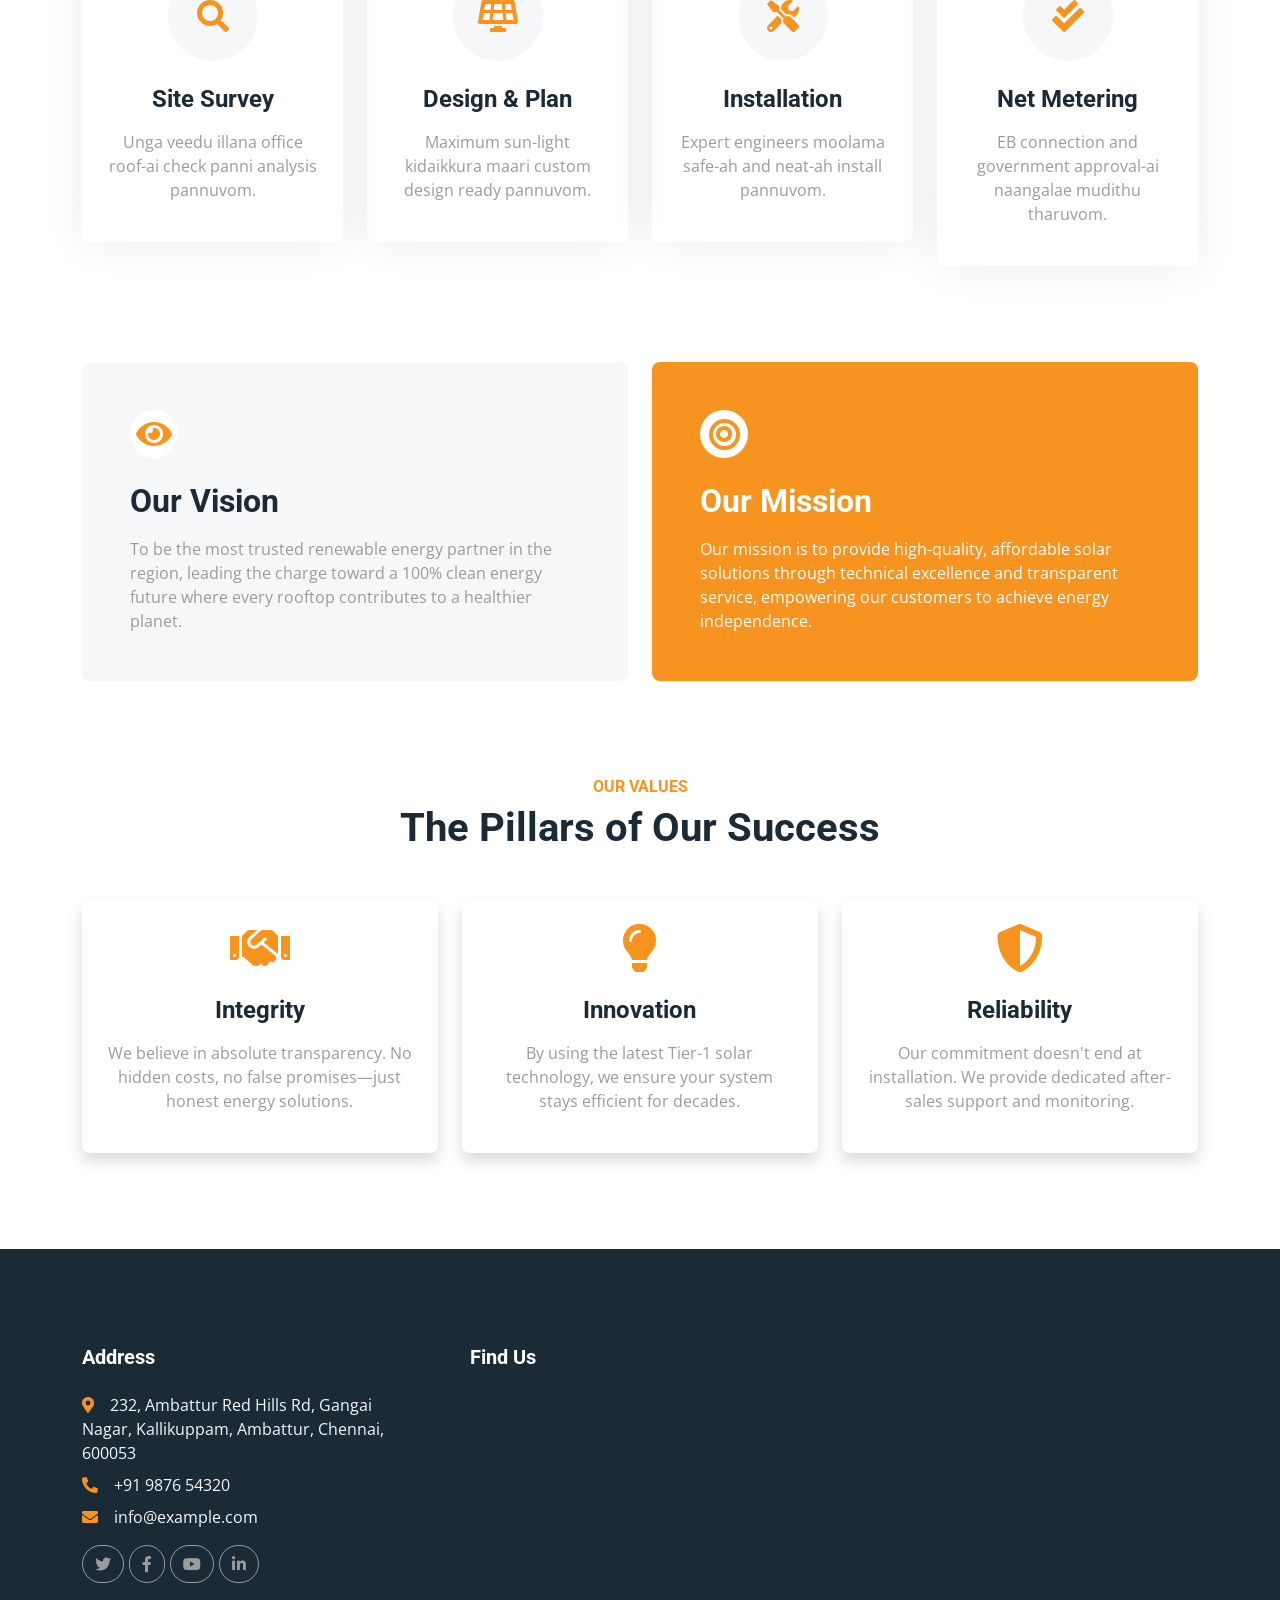
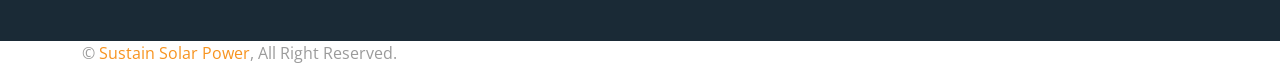
==== commit 221d9057: "1" ====
--- a/about.html
+++ b/about.html
@@ -123,6 +123,9 @@
                 <a href="index.html" class="nav-item nav-link active">Home</a>
                 <a href="about.html" class="nav-item nav-link">About</a>
                 <a href="service.html" class="nav-item nav-link">Service</a>
+                <a href="faq.html" class="nav-item nav-link">FAQ</a>
+                <a href="gallery.html" class="nav-item nav-link">Gallery</a>
+                <a href="gallery.html" class="nav-item nav-link">EB Bill Calculator</a>
                 <!--<a href="project.html" class="nav-item nav-link">Project</a>-->
                 <a href="contact.html" class="nav-item nav-link">Contact</a>
                 <!--<div class="nav-item dropdown">
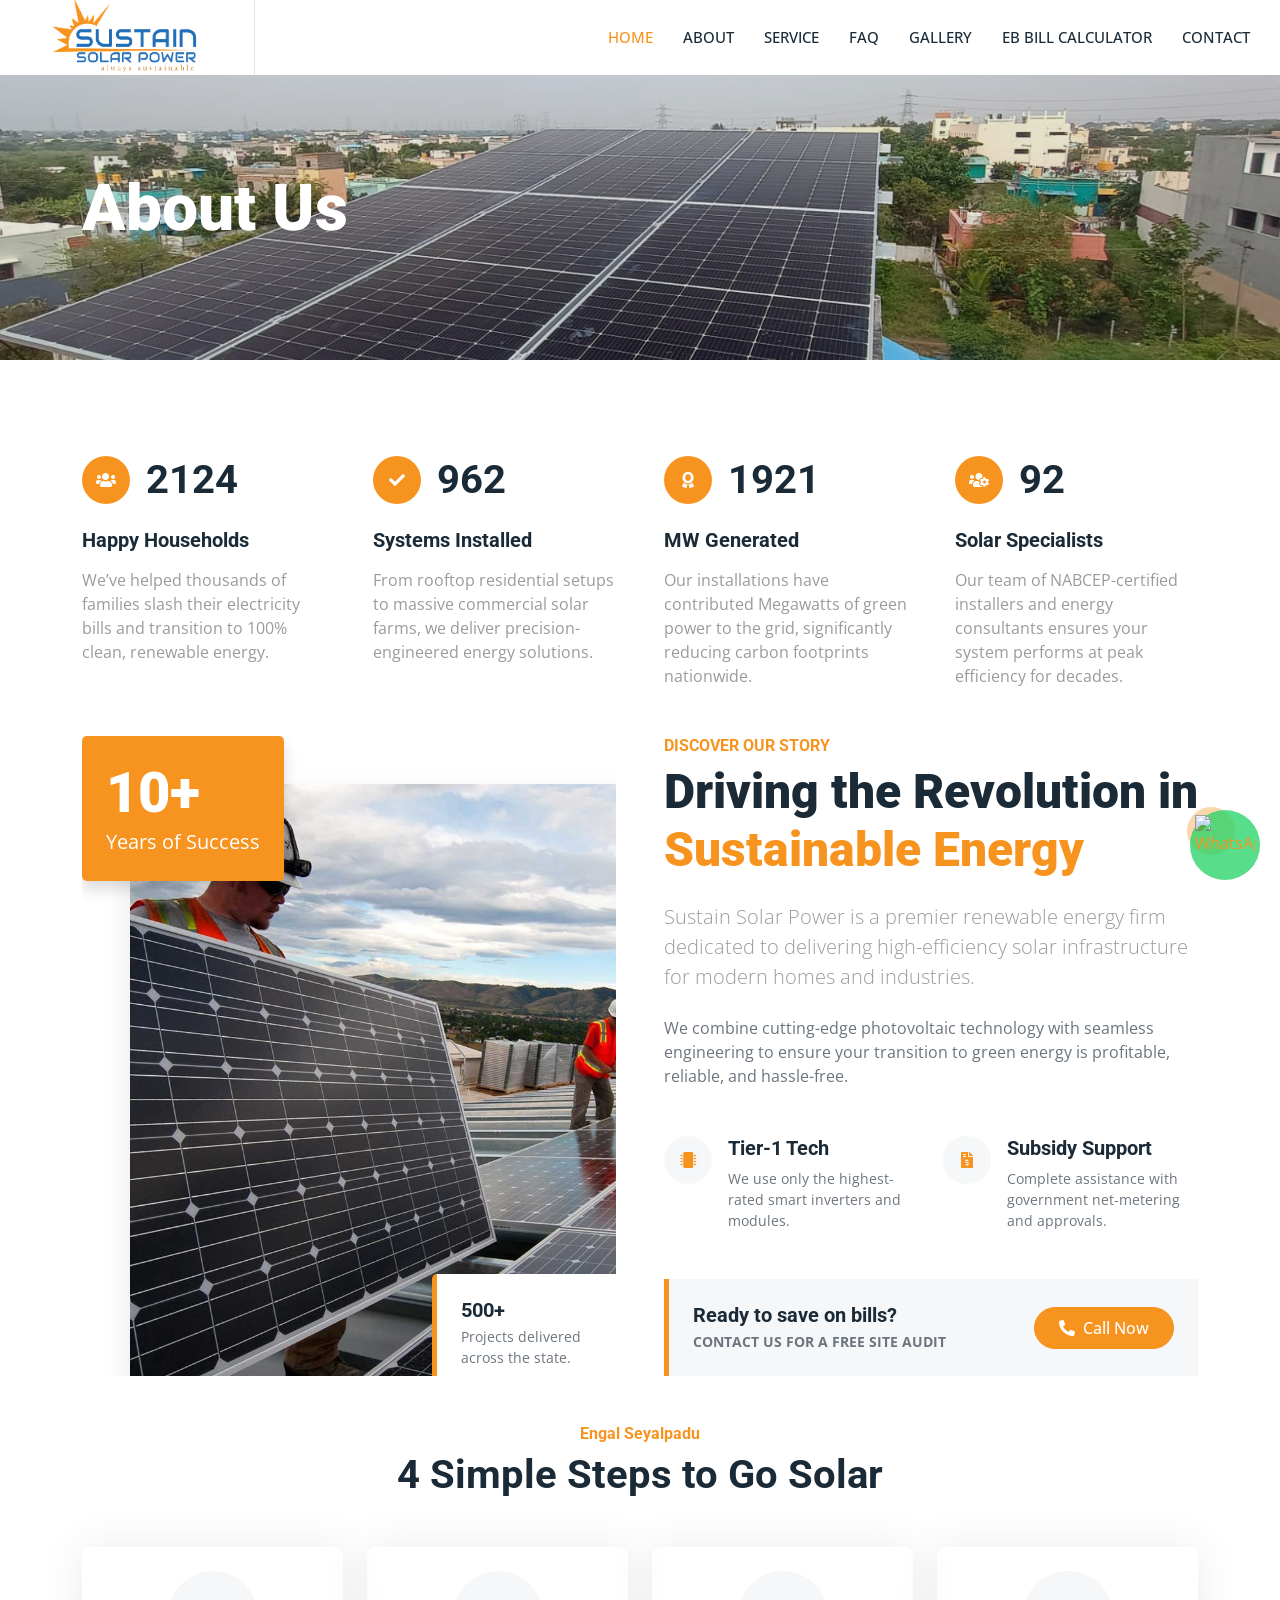
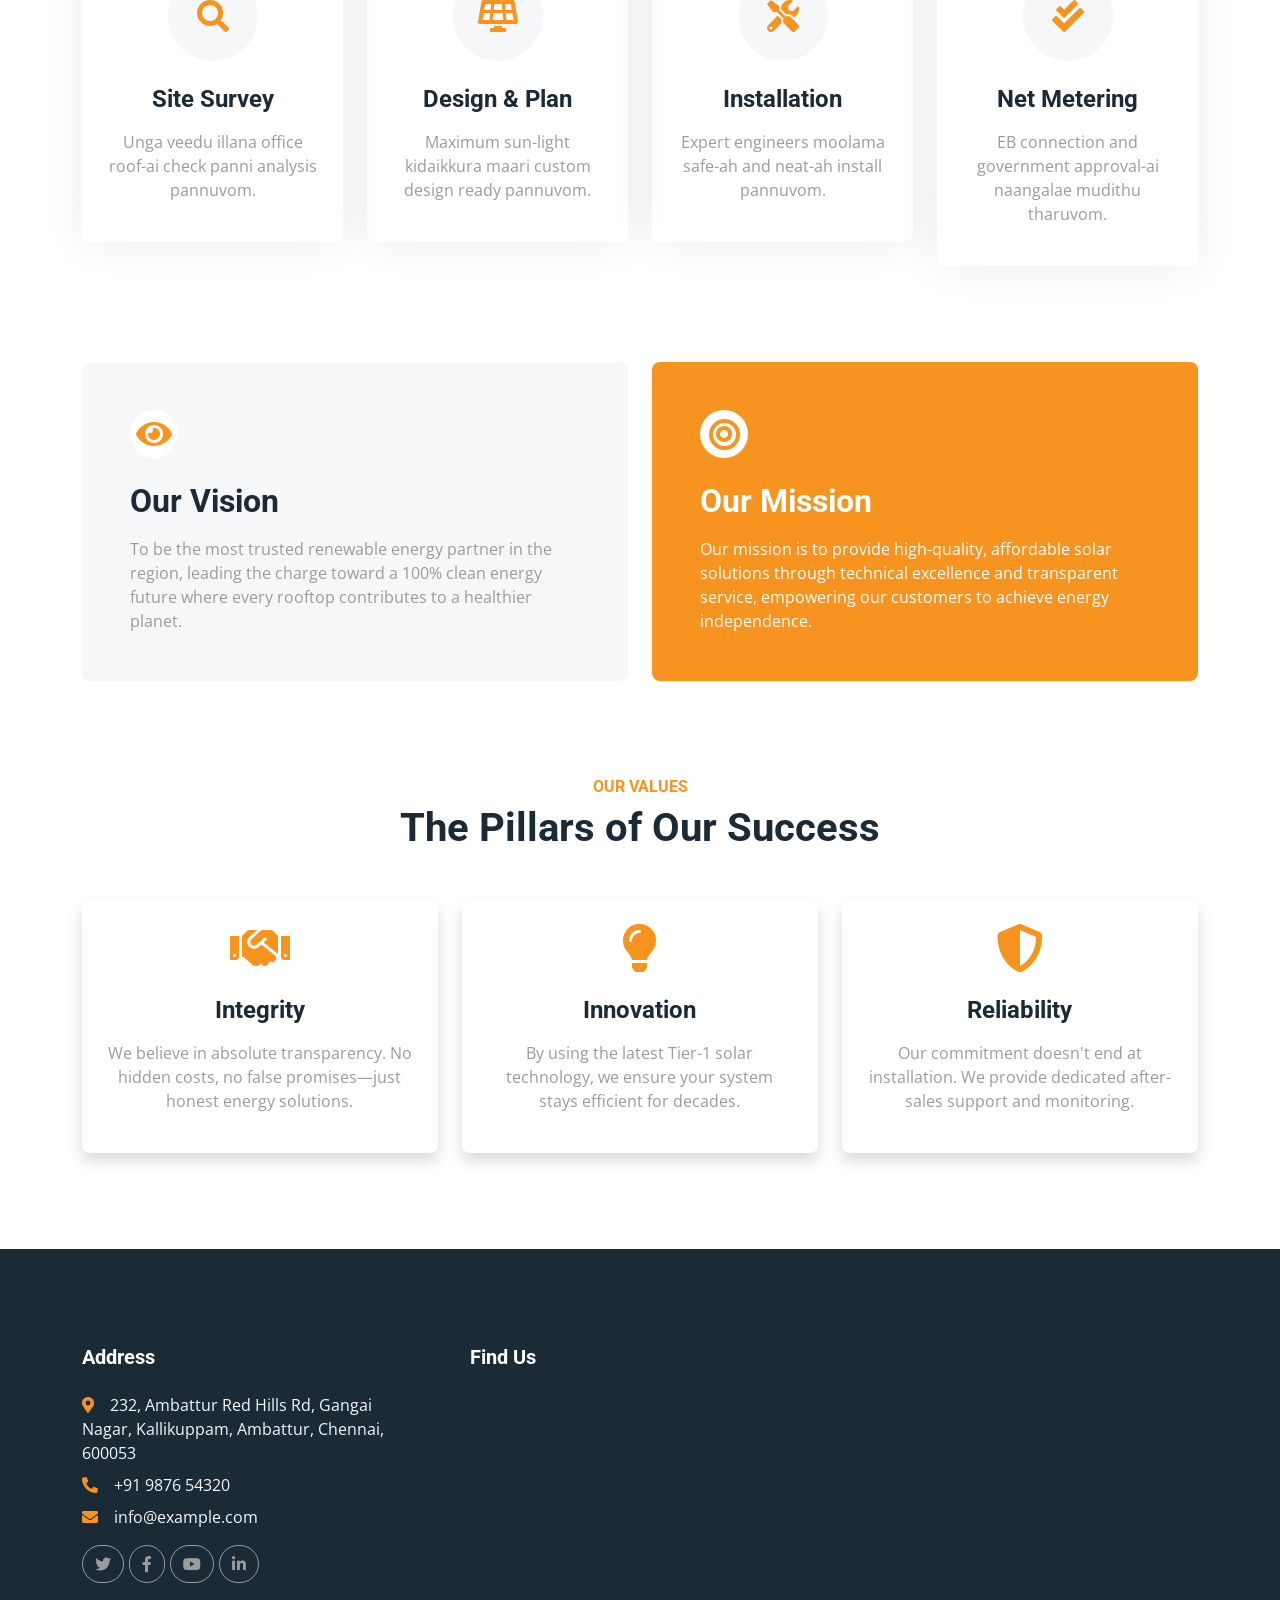
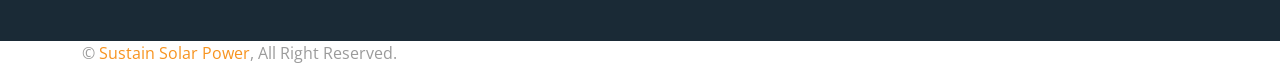
==== commit 42d6cf8a: "1" ====
--- a/about.html
+++ b/about.html
@@ -146,7 +146,7 @@
 
 
             </div>
-            <a href="#solarFormm" class="btn btn-primary rounded-0 py-4 px-lg-5 d-none d-lg-block">Get A Quote<i class="fa fa-arrow-right ms-3"></i></a>
+            <!--<a href="#solarFormm" class="btn btn-primary rounded-0 py-4 px-lg-5 d-none d-lg-block">Get A Quote<i class="fa fa-arrow-right ms-3"></i></a>-->
         </div>
     </nav>
     <!-- Navbar End -->
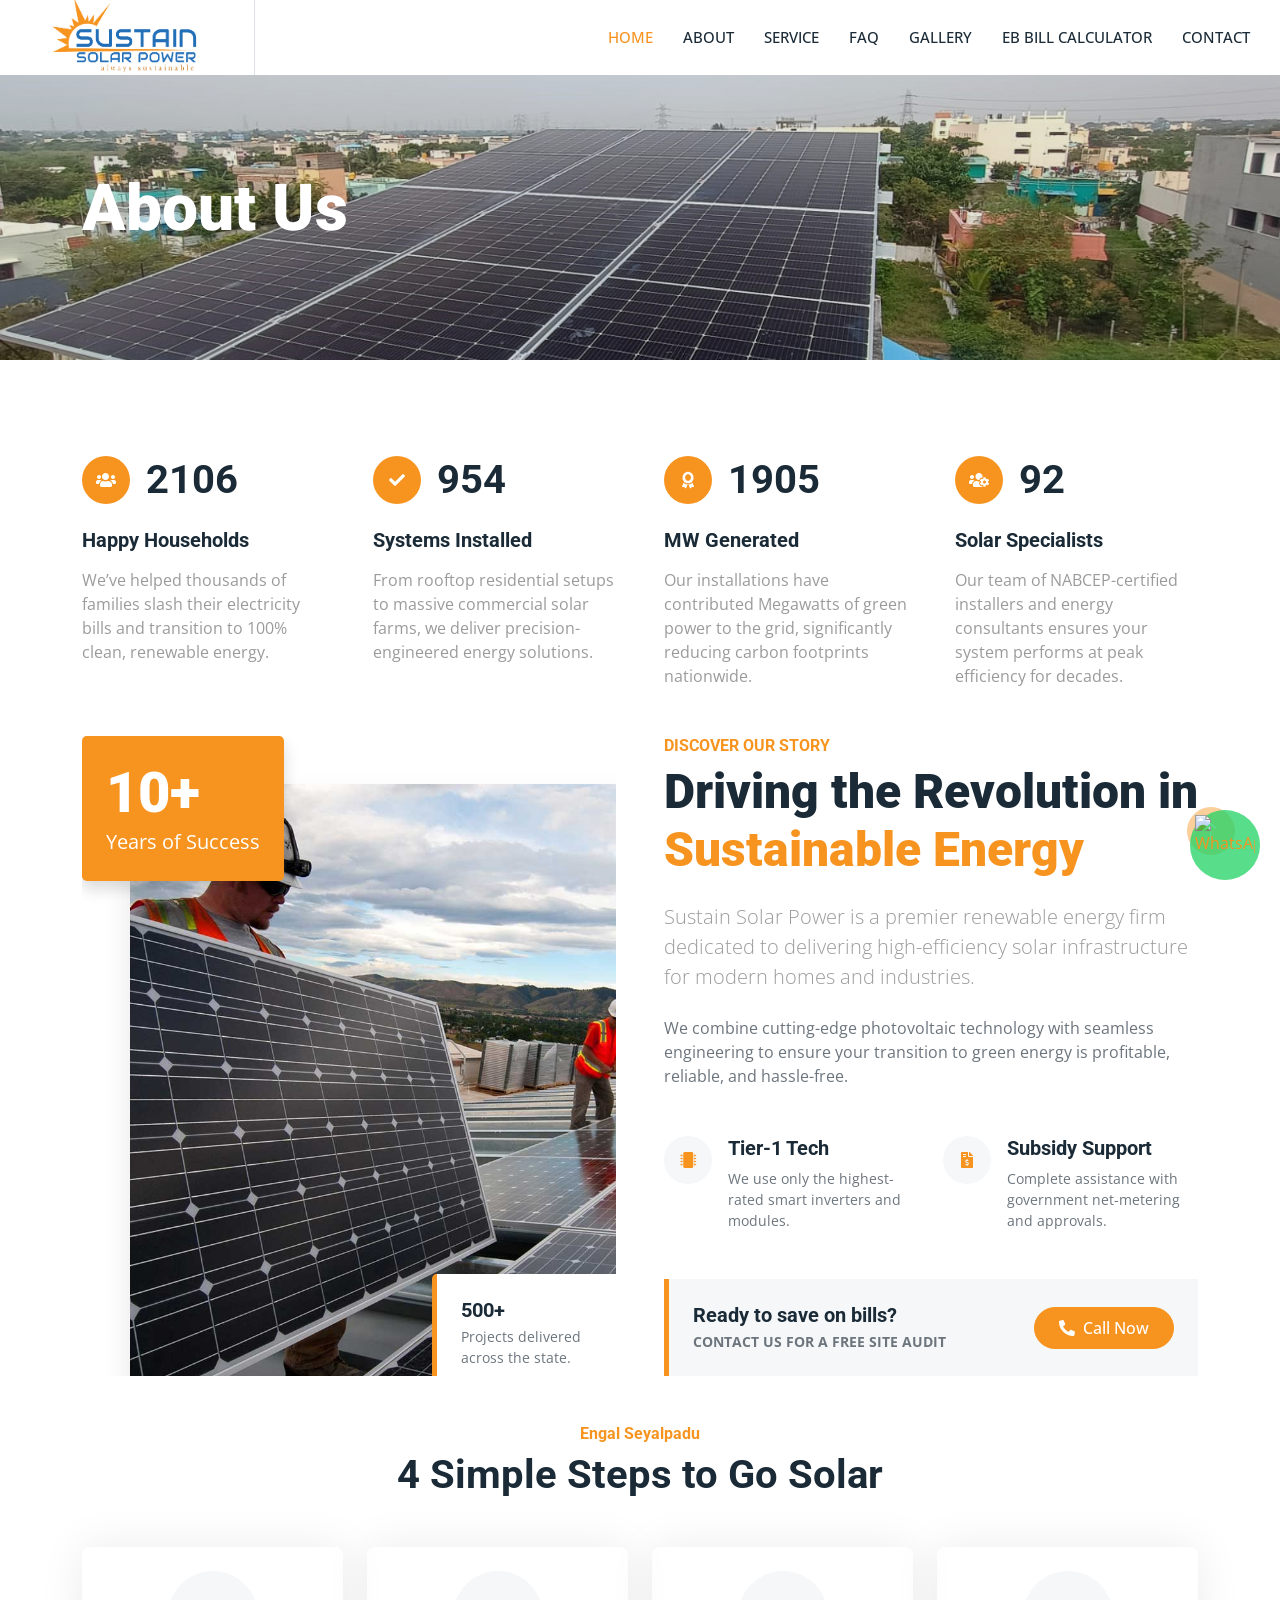
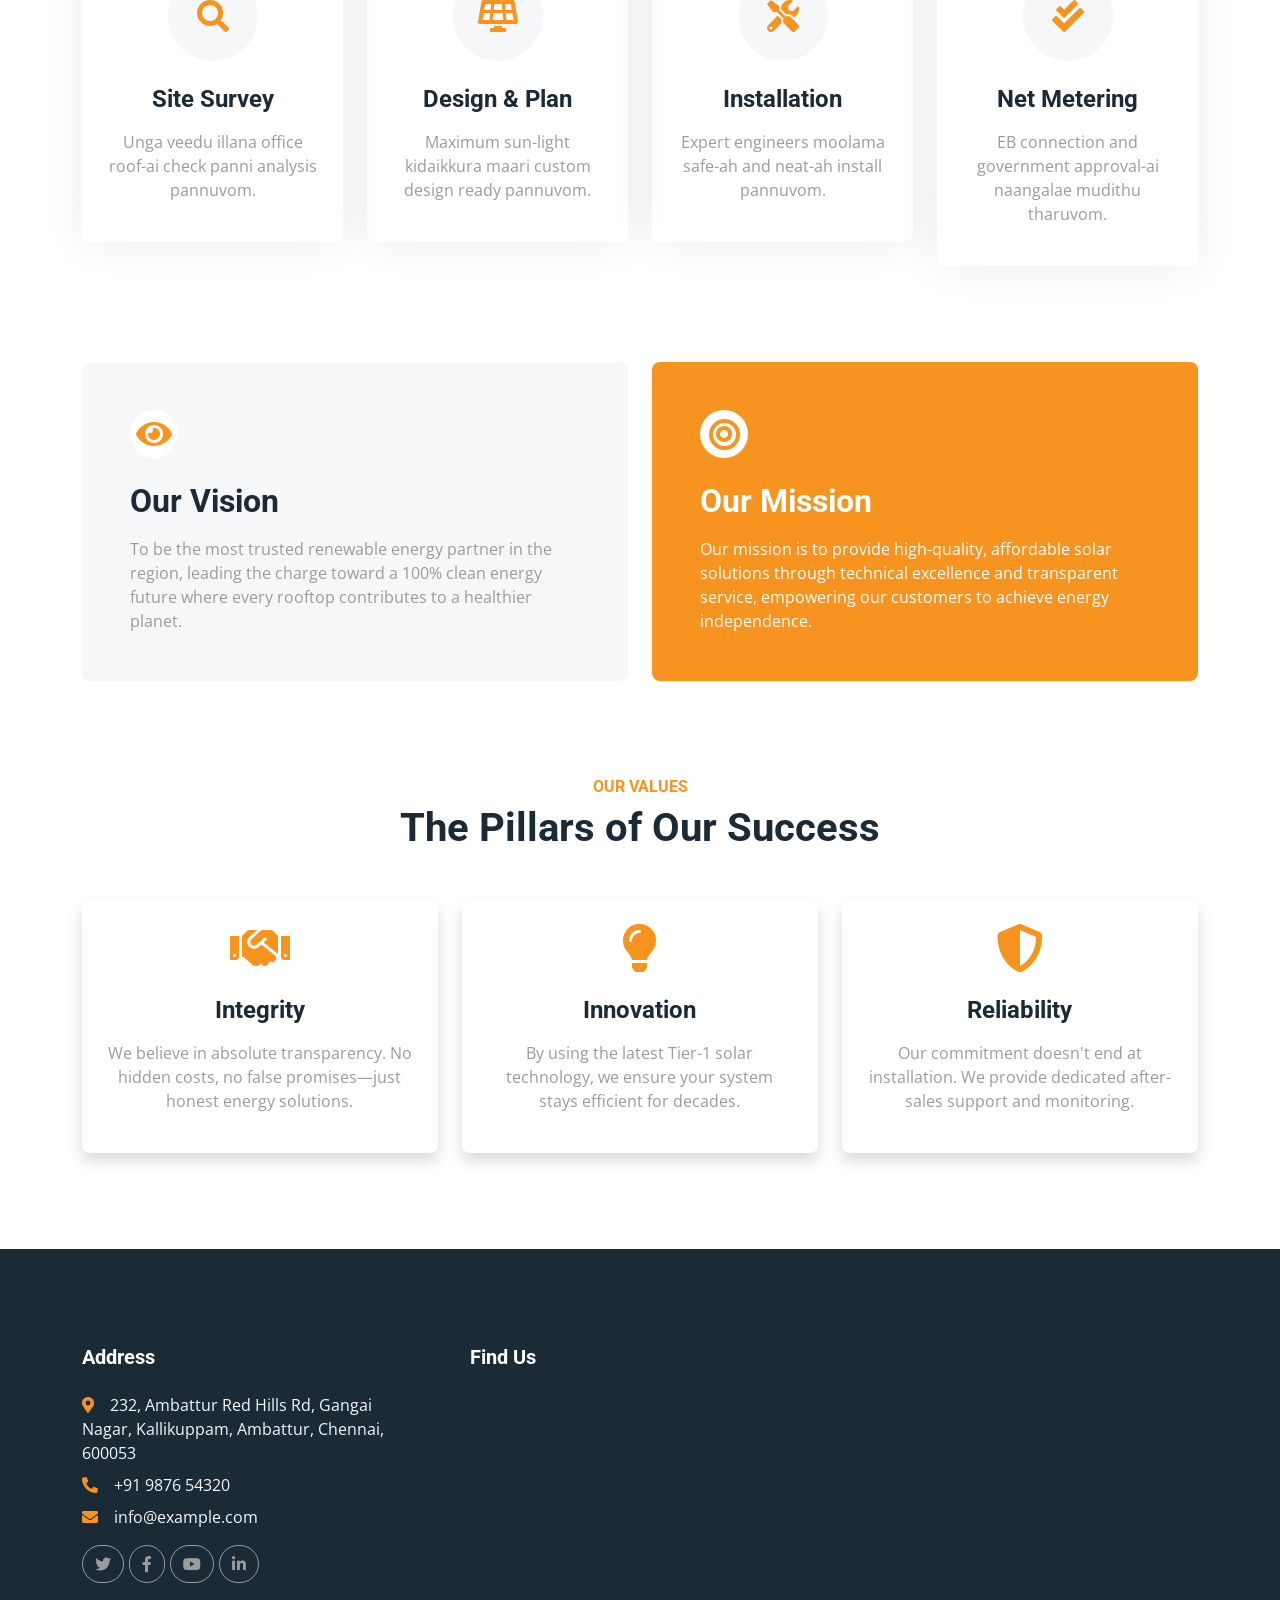
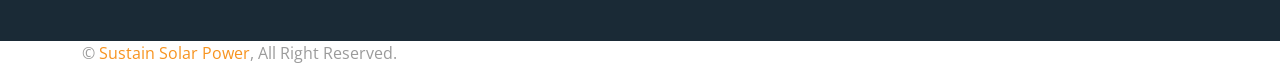
==== commit d7db25b6: "1 1" ====
--- a/about.html
+++ b/about.html
@@ -125,7 +125,7 @@
                 <a href="service.html" class="nav-item nav-link">Service</a>
                 <a href="faq.html" class="nav-item nav-link">FAQ</a>
                 <a href="gallery.html" class="nav-item nav-link">Gallery</a>
-                <a href="gallery.html" class="nav-item nav-link">EB Bill Calculator</a>
+                <a href="EBBillCalculator.html" class="nav-item nav-link">EB Bill Calculator</a>
                 <!--<a href="project.html" class="nav-item nav-link">Project</a>-->
                 <a href="contact.html" class="nav-item nav-link">Contact</a>
                 <!--<div class="nav-item dropdown">
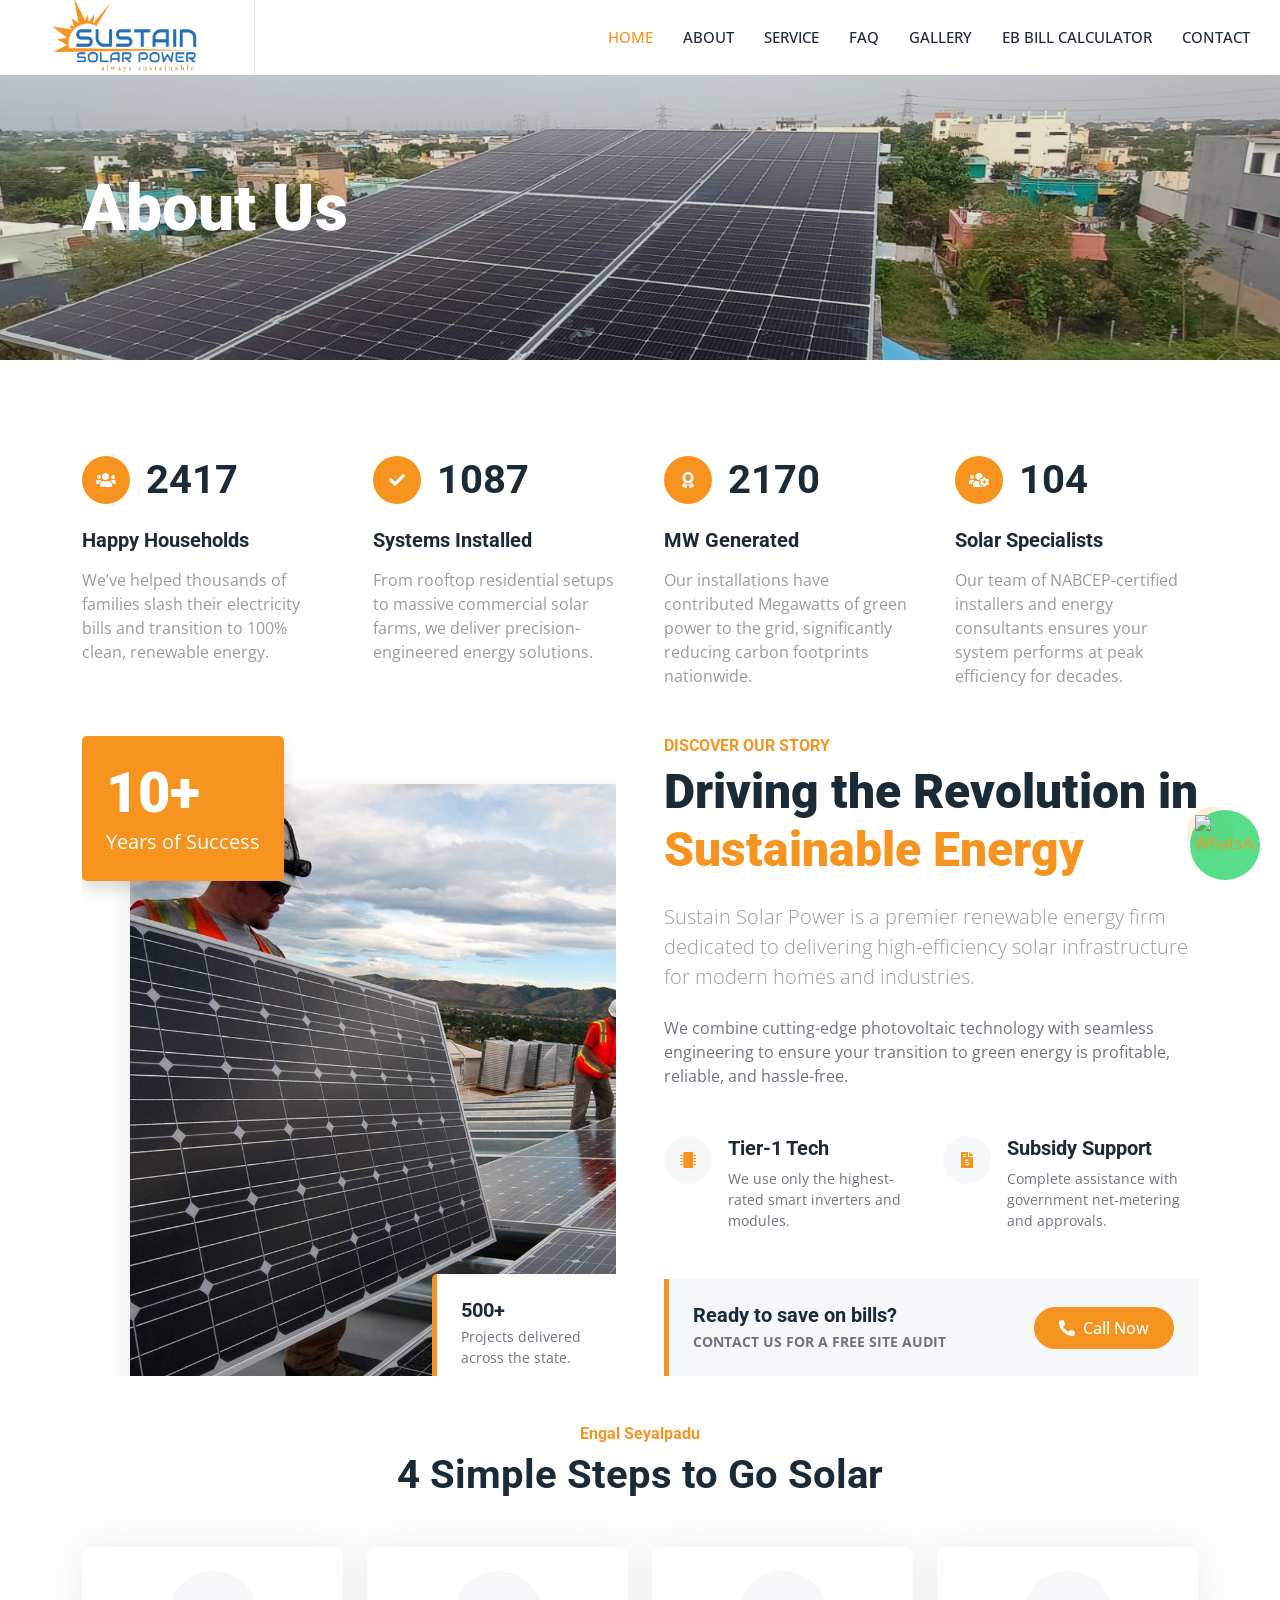
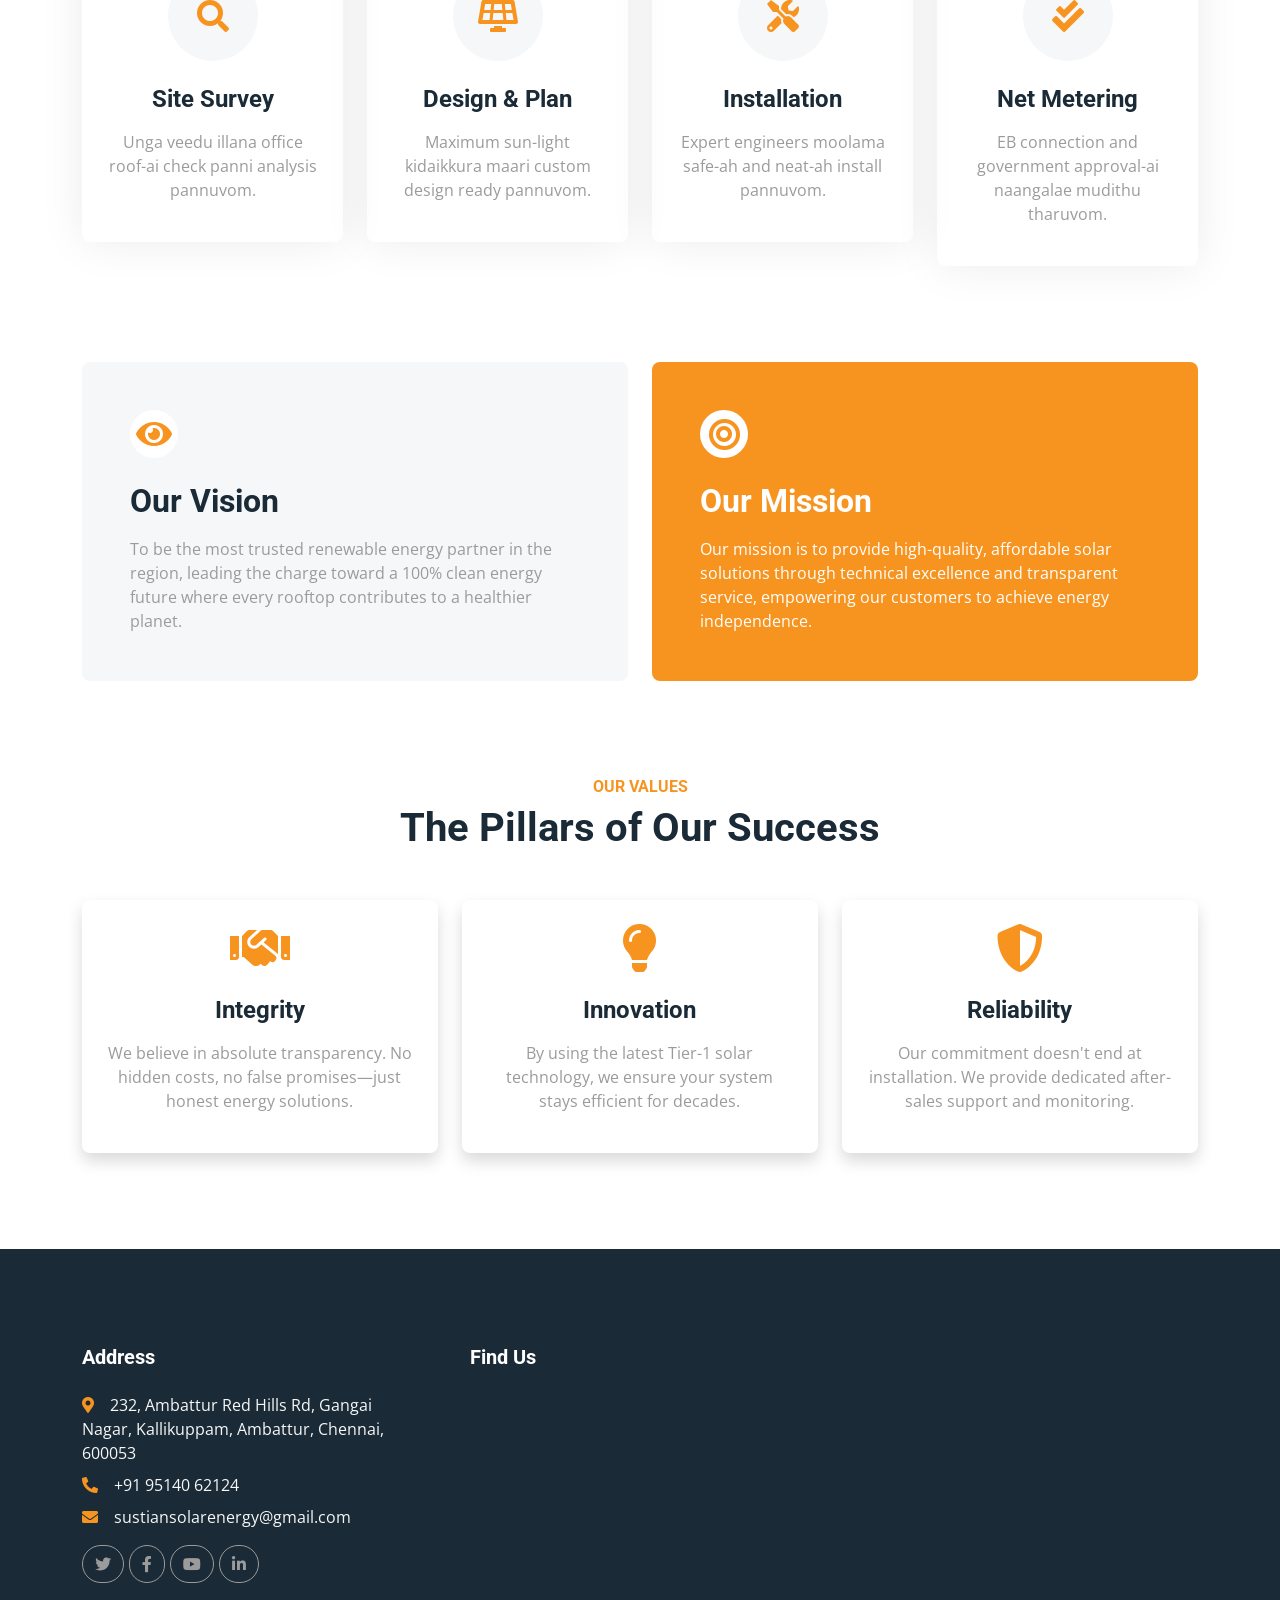
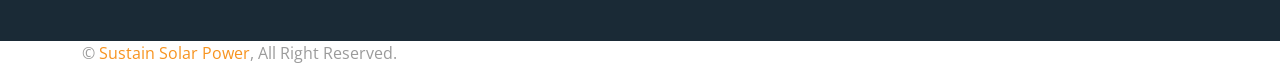
==== commit a613dd21: "1 1" ====
--- a/about.html
+++ b/about.html
@@ -541,8 +541,8 @@
                 <div class="col-lg-4 col-md-6">
                     <h5 class="text-white mb-4">Address</h5>
                     <p class="mb-2"><i class="fa fa-map-marker-alt text-primary me-3"></i>232, Ambattur Red Hills Rd, Gangai Nagar, Kallikuppam, Ambattur, Chennai, 600053</p>
-                    <p class="mb-2"><i class="fa fa-phone-alt text-primary me-3"></i>+91 9876 54320</p>
-                    <p class="mb-2"><i class="fa fa-envelope text-primary me-3"></i>info@example.com</p>
+                    <p class="mb-2"><i class="fa fa-phone-alt text-primary me-3"></i>+91 95140 62124</p>
+                    <p class="mb-2"><i class="fa fa-envelope text-primary me-3"></i>sustiansolarenergy@gmail.com</p>
                     <div class="d-flex pt-2">
                         <a class="btn btn-outline-light btn-social" href=""><i class="fab fa-twitter"></i></a>
                         <a class="btn btn-outline-light btn-social" href=""><i class="fab fa-facebook-f"></i></a>
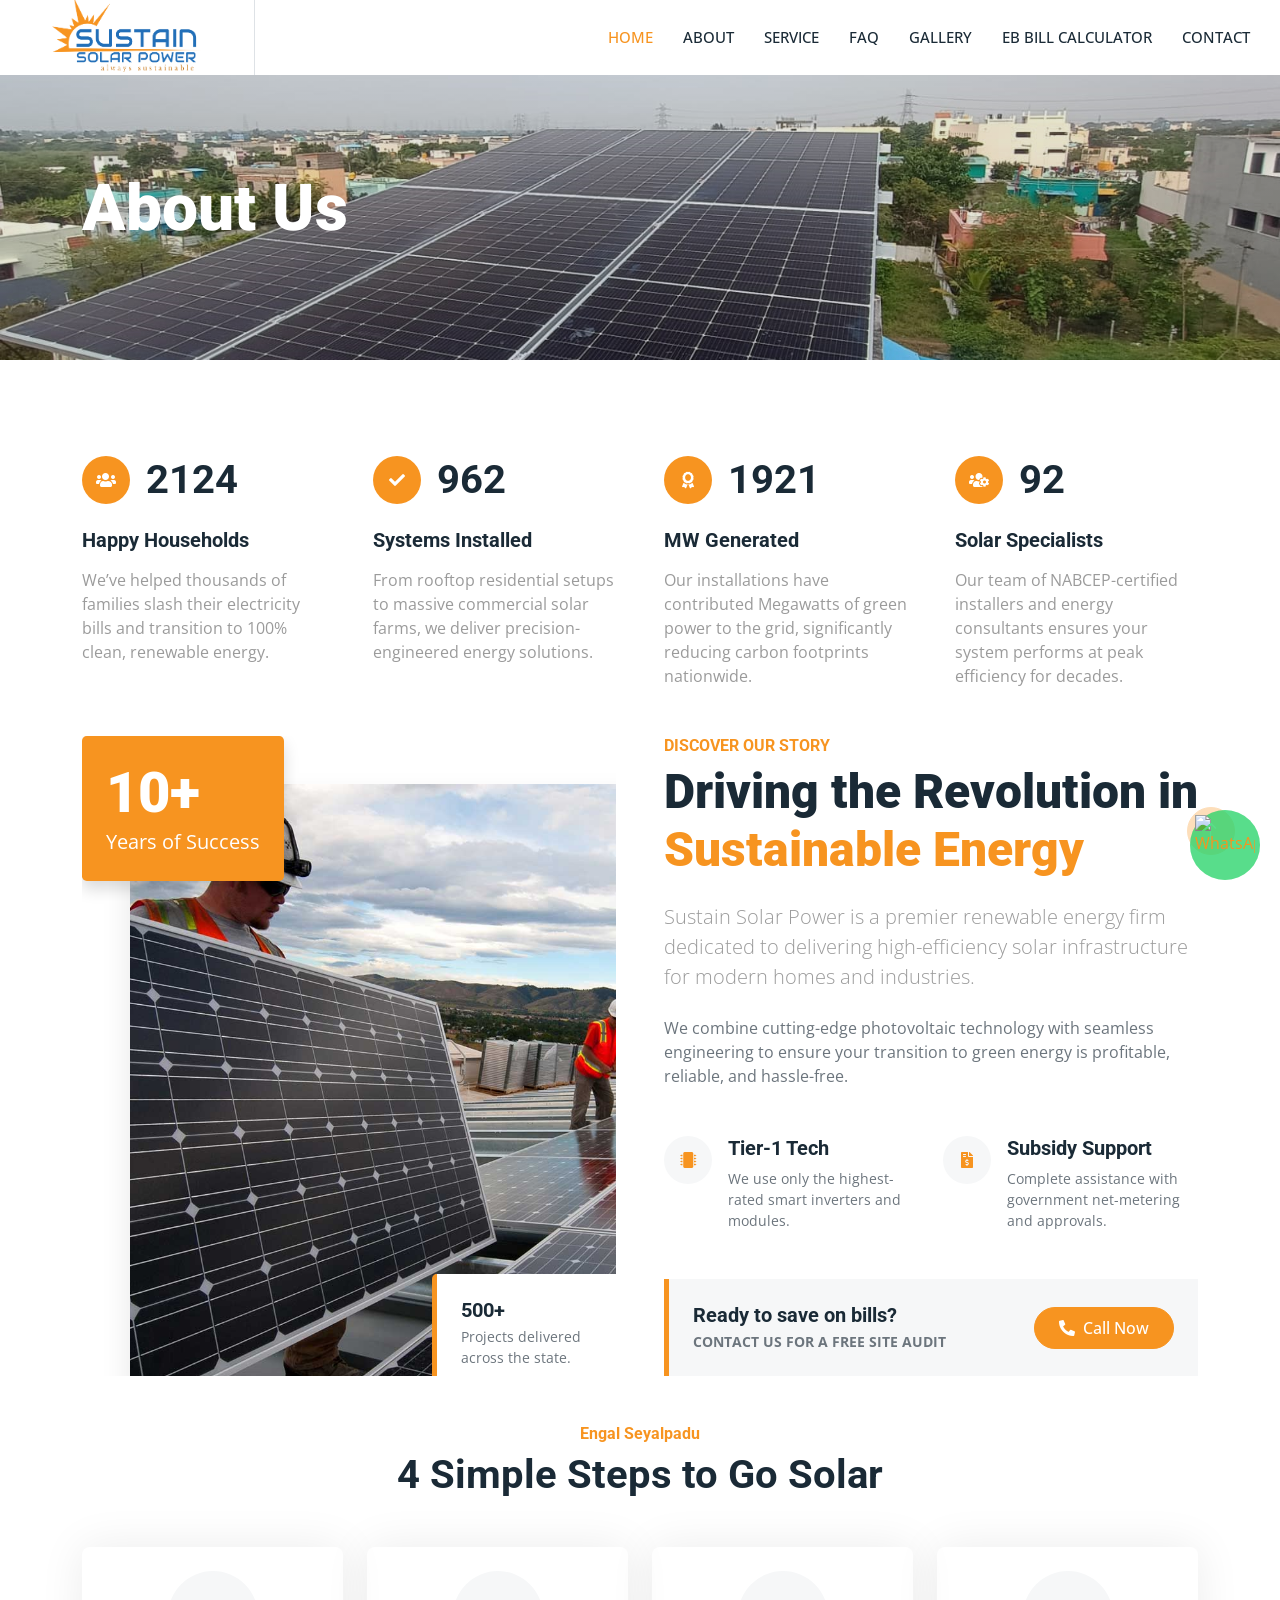
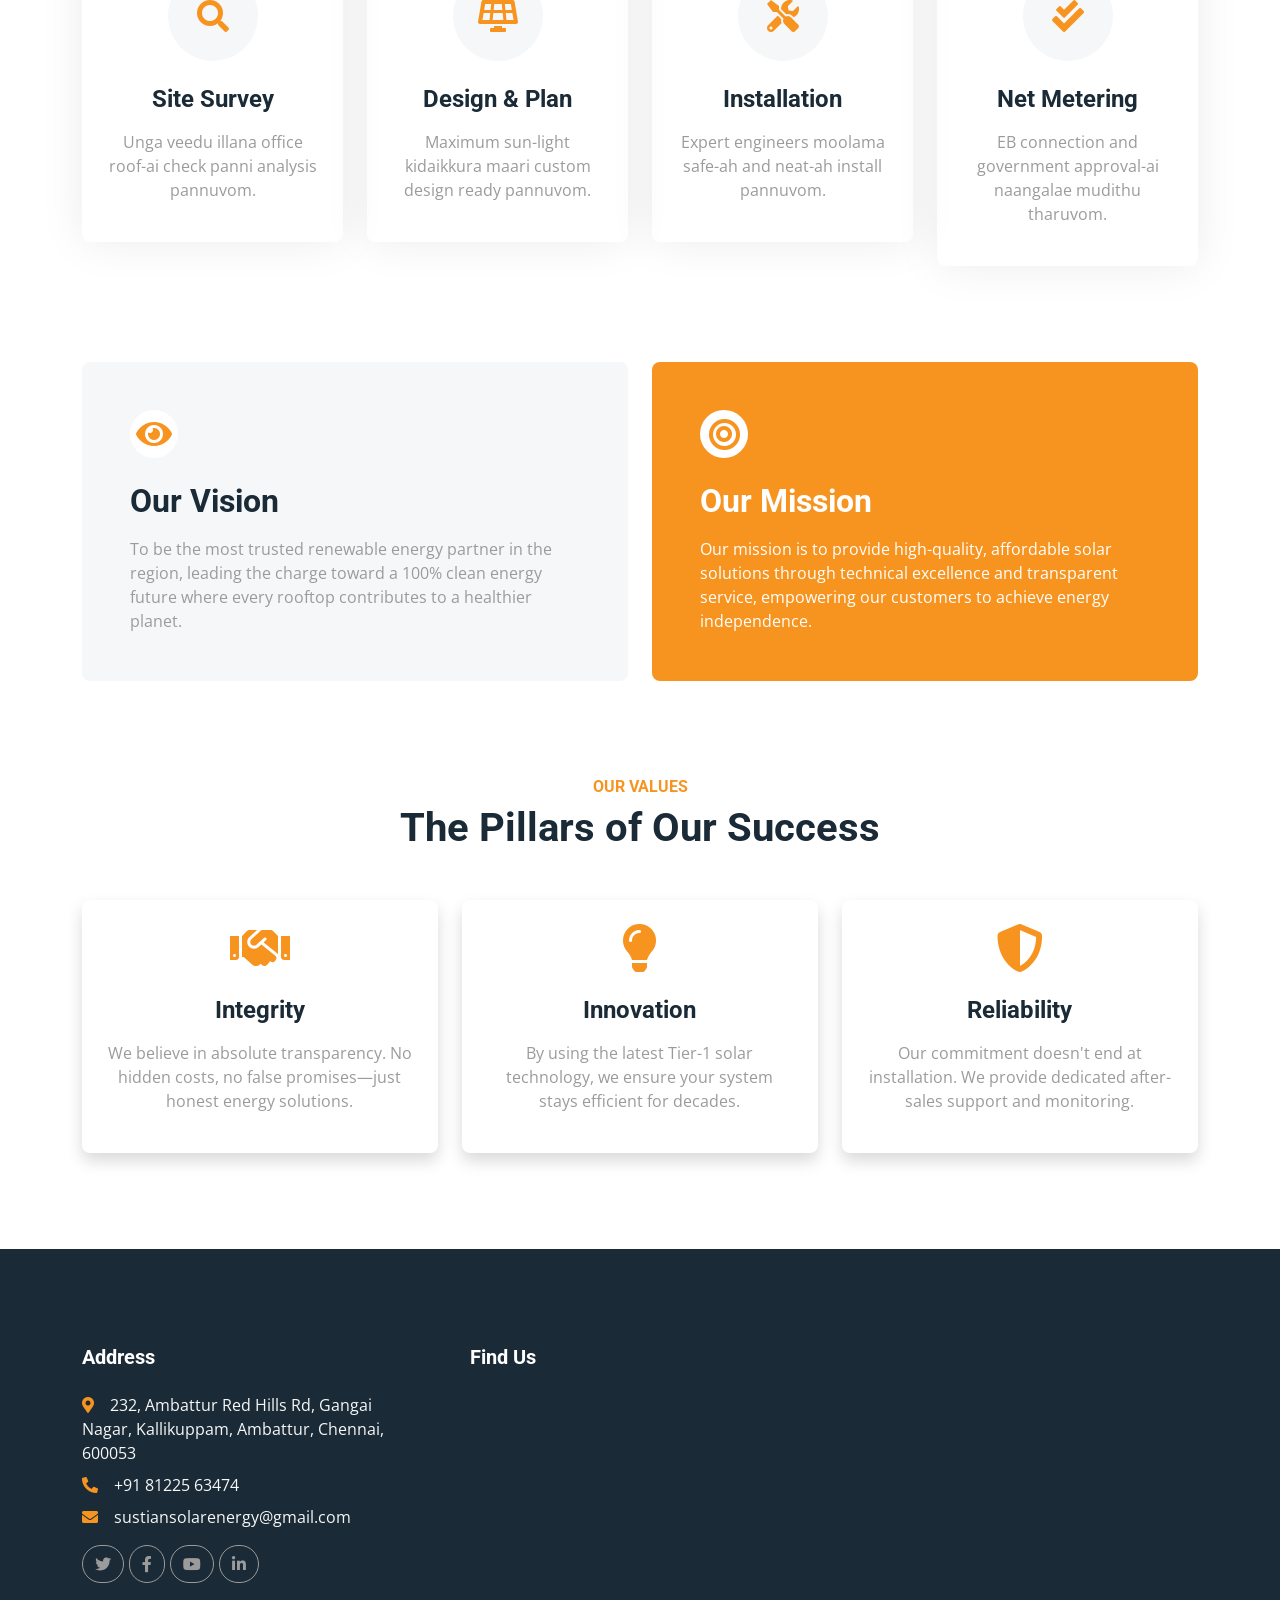
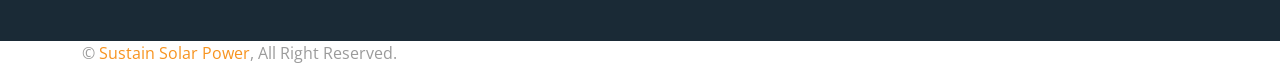
==== commit 27e688ae: "1 1" ====
--- a/about.html
+++ b/about.html
@@ -541,7 +541,7 @@
                 <div class="col-lg-4 col-md-6">
                     <h5 class="text-white mb-4">Address</h5>
                     <p class="mb-2"><i class="fa fa-map-marker-alt text-primary me-3"></i>232, Ambattur Red Hills Rd, Gangai Nagar, Kallikuppam, Ambattur, Chennai, 600053</p>
-                    <p class="mb-2"><i class="fa fa-phone-alt text-primary me-3"></i>+91 95140 62124</p>
+                    <p class="mb-2"><i class="fa fa-phone-alt text-primary me-3"></i>+91 81225 63474</p>
                     <p class="mb-2"><i class="fa fa-envelope text-primary me-3"></i>sustiansolarenergy@gmail.com</p>
                     <div class="d-flex pt-2">
                         <a class="btn btn-outline-light btn-social" href=""><i class="fab fa-twitter"></i></a>
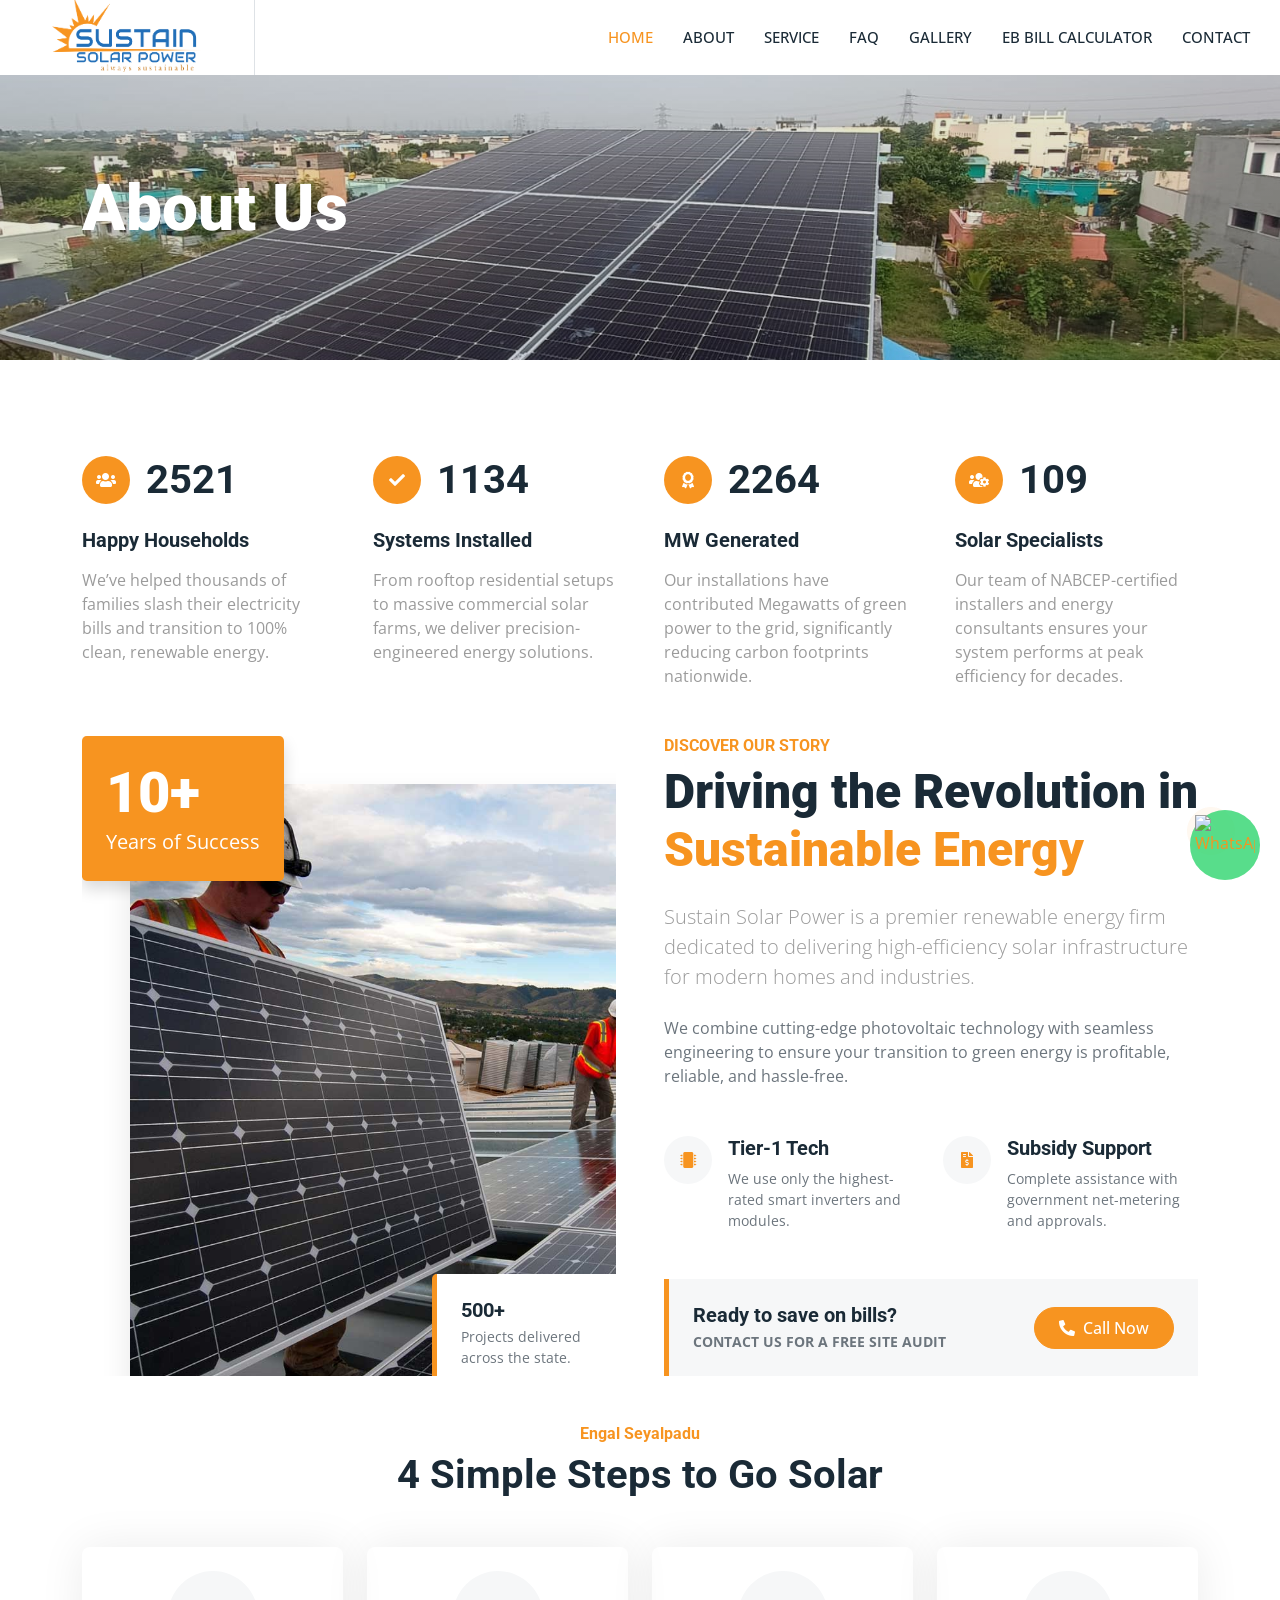
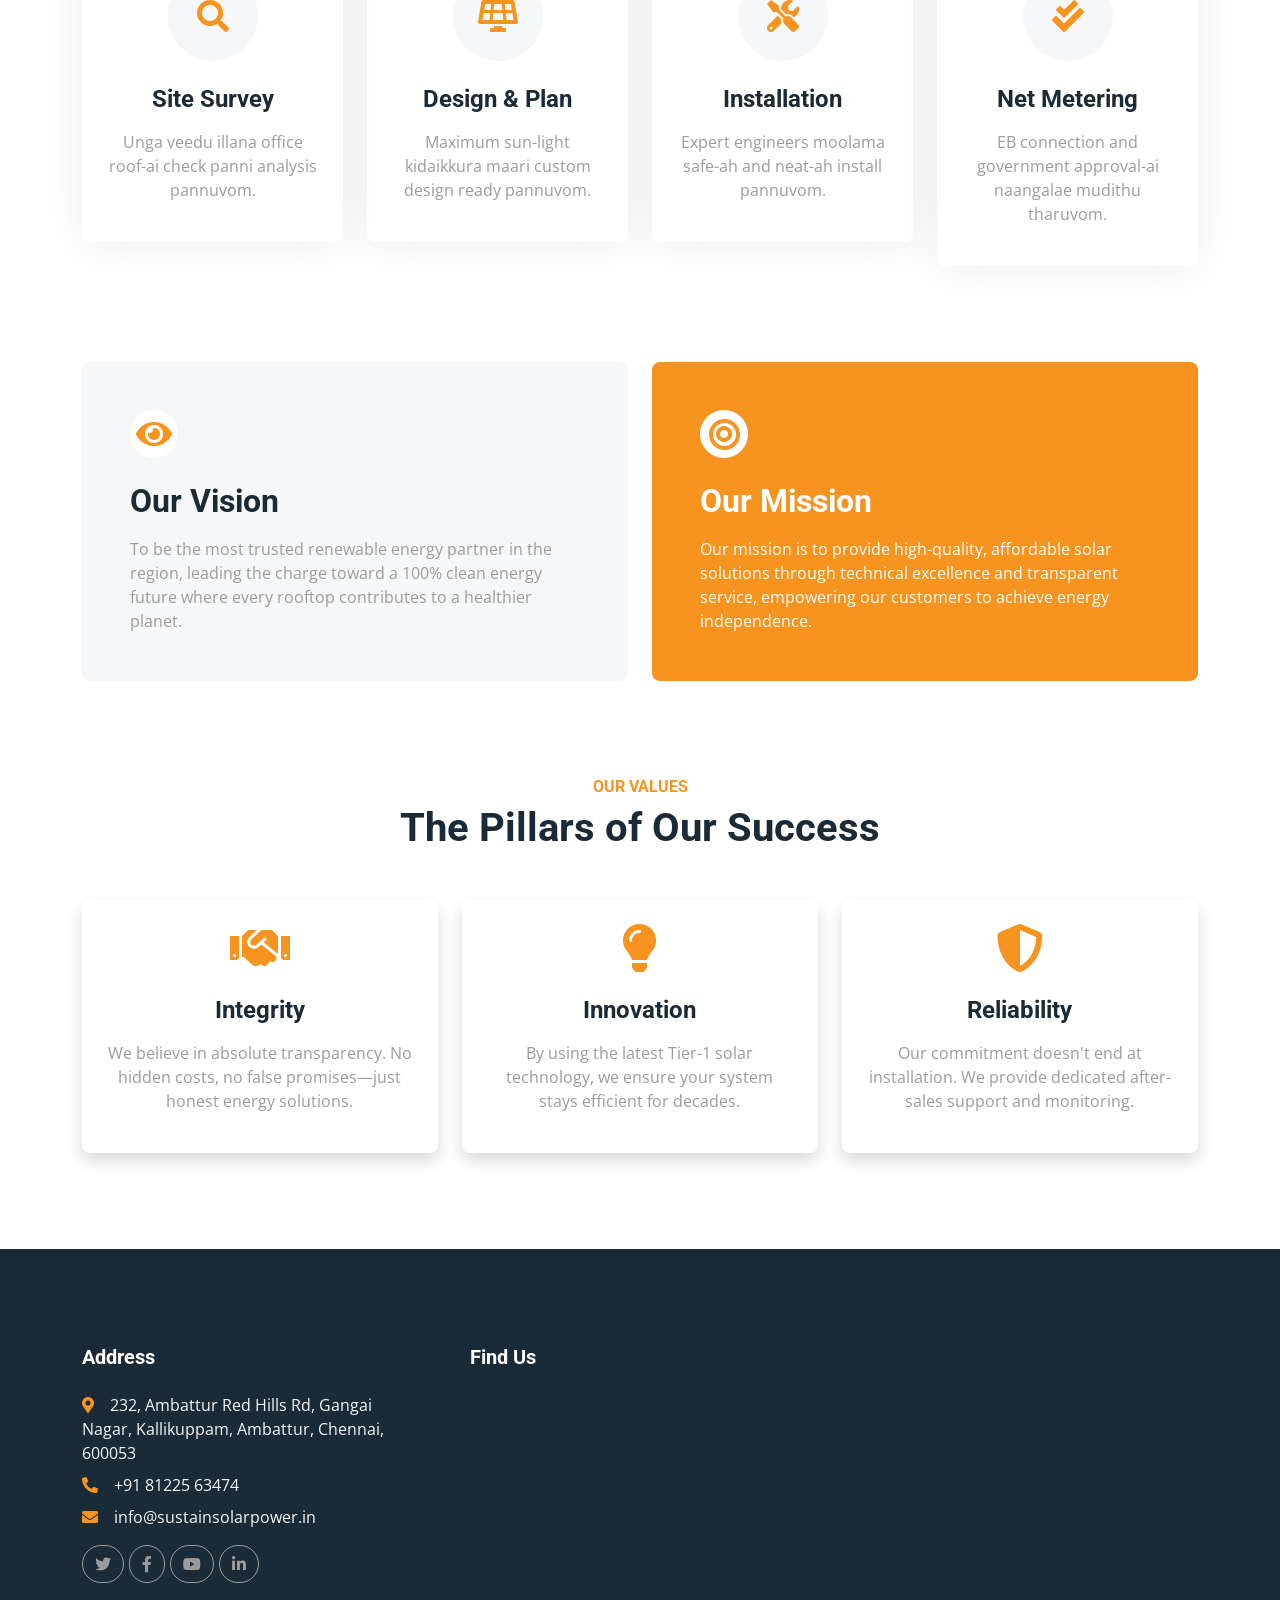
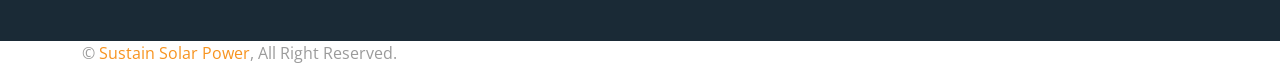
==== commit 262bdb8c: "1" ====
--- a/about.html
+++ b/about.html
@@ -542,7 +542,7 @@
                     <h5 class="text-white mb-4">Address</h5>
                     <p class="mb-2"><i class="fa fa-map-marker-alt text-primary me-3"></i>232, Ambattur Red Hills Rd, Gangai Nagar, Kallikuppam, Ambattur, Chennai, 600053</p>
                     <p class="mb-2"><i class="fa fa-phone-alt text-primary me-3"></i>+91 81225 63474</p>
-                    <p class="mb-2"><i class="fa fa-envelope text-primary me-3"></i>sustiansolarenergy@gmail.com</p>
+                    <p class="mb-2"><i class="fa fa-envelope text-primary me-3"></i>info@sustainsolarpower.in</p>
                     <div class="d-flex pt-2">
                         <a class="btn btn-outline-light btn-social" href=""><i class="fab fa-twitter"></i></a>
                         <a class="btn btn-outline-light btn-social" href=""><i class="fab fa-facebook-f"></i></a>
